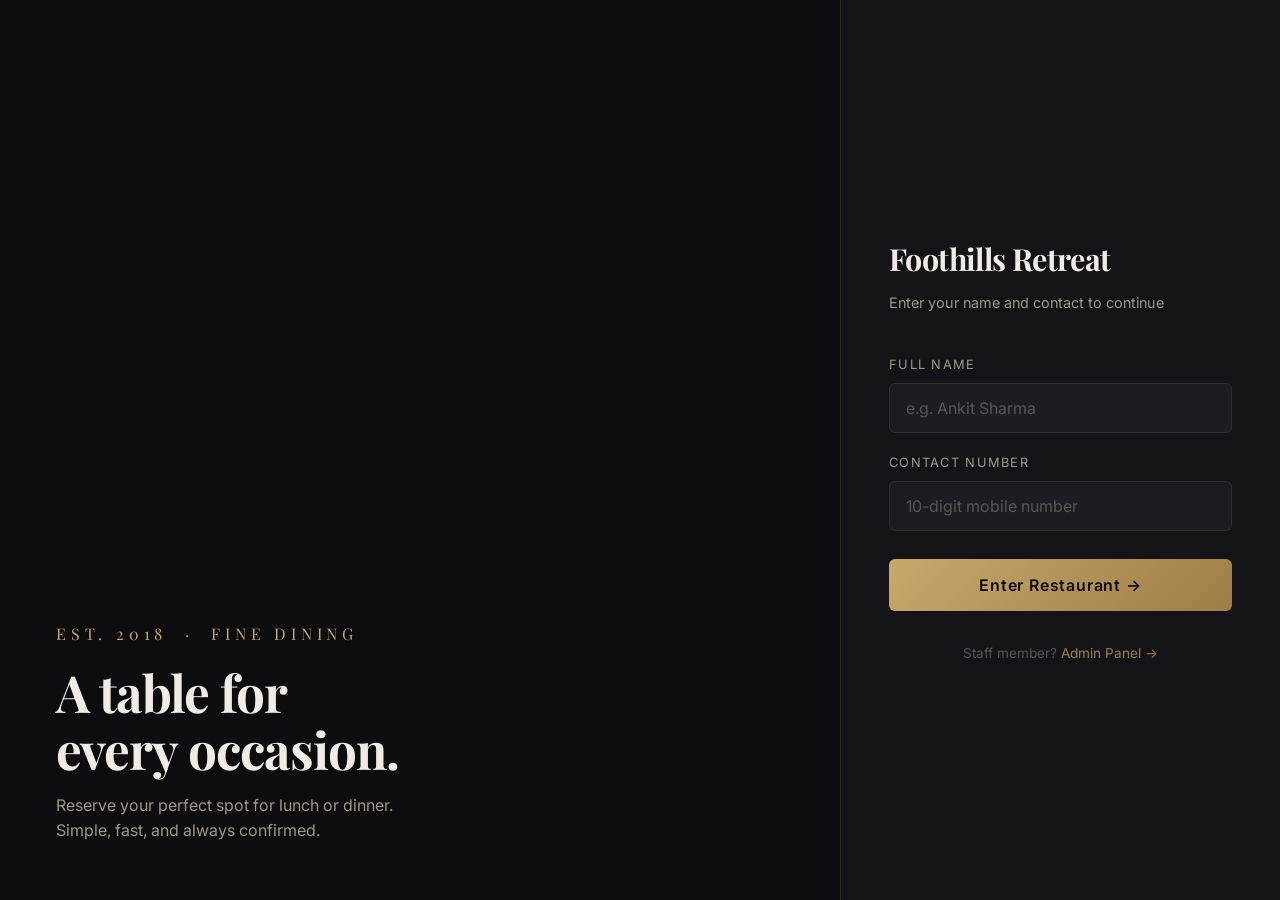
==== dashboard.html @ 52e84e02 "Initial commit" ====
<!DOCTYPE html>
<html lang="en">

<head>
    <meta charset="UTF-8" />
    <meta name="viewport" content="width=device-width, initial-scale=1.0, viewport-fit=cover" />
    <meta name="theme-color" content="#0d0d0f" />
    <meta name="mobile-web-app-capable" content="yes" />
    <meta name="apple-mobile-web-app-status-bar-style" content="black-translucent" />
    <title>Reserve Your Table — Foothills Retreat</title>
    <meta name="description" content="Select your shift and choose an available table to complete your reservation." />
    <link rel="preconnect" href="https://fonts.googleapis.com" />
    <link rel="preconnect" href="https://fonts.gstatic.com" crossorigin />
    <link rel="stylesheet" href="css/style.css" />
    <link rel="stylesheet" href="css/dashboard.css" />
    <link rel="icon"
        href="data:image/svg+xml,<svg xmlns=%22http://www.w3.org/2000/svg%22 viewBox=%220 0 100 100%22><text y=%22.9em%22 font-size=%2290%22>🍽️</text></svg>">
</head>

<body class="dashboard-page">

    <!-- Loader -->
    <div class="loader-overlay" id="loader" role="status" aria-label="Loading">
        <div class="loader-spinner"></div>
    </div>

    <!-- Toast -->
    <div class="toast" id="toast" role="alert" aria-live="polite"></div>

    <!-- ── Top Navigation ── -->
    <nav class="top-nav" aria-label="Main navigation">
        <span class="nav-brand">🍽 Foothills Retreat</span>
        <div class="nav-user">
            <span>Hello, <strong id="nav-user-name">Guest</strong></span>
            <button class="btn-download-nav" id="btn-download-nav" aria-label="Download Receipt" style="display: none;">
                📥 Receipt
            </button>
            <button class="btn-cancel-nav" id="btn-cancel-nav" aria-label="Cancel your booking">
                ✕ Cancel Booking
            </button>
            <button class="btn-logout" id="btn-logout" aria-label="Log out">Log out</button>
        </div>
    </nav>

    <main>
        <!-- ── Page header ── -->
        <header class="page-header">
            <p class="subtitle">✦ Reserve a Table ✦</p>
            <h1>Choose Your Shift</h1>
            <p>Select a shift, click tables to select them, then confirm your booking.</p>
        </header>

        <!-- ── Date Selector ── -->
        <div class="date-selector-wrap" role="group" aria-label="Select booking date">
            <div class="date-selector" id="date-selector">
                <!-- Injected by dashboard.js -->
            </div>
        </div>

        <!-- ── Shift toggle ── -->
        <div class="shift-toggle-wrap" role="radiogroup" aria-label="Shift selection">
            <div class="shift-toggle">
                <button class="shift-btn active" data-shift="Lunch" role="radio" aria-checked="true" id="btn-lunch">
                    <span class="shift-icon">☀️</span>Lunch
                    <span class="shift-count">10</span>
                </button>
                <button class="shift-btn" data-shift="Dinner" role="radio" aria-checked="false" id="btn-dinner">
                    <span class="shift-icon">🌙</span>Dinner
                    <span class="shift-count">15</span>
                </button>
            </div>
        </div>


        <!-- ── Stats bar ── -->
        <div class="stats-bar" aria-live="polite" aria-label="Table availability summary">
            <div class="stat-item">
                <span class="stat-dot green" aria-hidden="true"></span>
                Available: <strong id="count-available">—</strong>
            </div>
            <div class="stat-item">
                <span class="stat-dot red" aria-hidden="true"></span>
                Occupied: <strong id="count-occupied">—</strong>
            </div>
        </div>

        <!-- ── Tables section ── -->
        <section class="tables-section" aria-label="Table map">
            <p class="section-label" aria-hidden="true">— Table Map — click to select —</p>
            <div class="tables-grid" id="tables-grid" role="list" aria-label="Available tables">
                <!-- Injected by dashboard.js -->
            </div>
        </section>
    </main>

    <!-- ── Sticky Booking Bar ── -->
    <div id="book-bar" class="book-bar" role="region" aria-label="Booking selection bar">
        <span class="book-bar-hint">✓ Tables selected. Choose your time and party size.</span>
        <button id="btn-open-modal" class="btn-primary book-bar-btn">
            <span id="book-bar-count">Book 0 Tables →</span>
        </button>
    </div>

    <!-- ── Booking Modal ── -->
    <div id="booking-modal" class="modal-overlay" role="dialog" aria-modal="true" aria-labelledby="modal-title">
        <div class="modal-card">
            <h2 id="modal-title" class="modal-title">📅 Confirm Booking</h2>
            <p class="modal-subtitle">
                <span id="modal-table-count">1</span> table(s) · <span id="modal-shift-label">Lunch</span> · 📅 <span
                    id="modal-date-label">Today</span>
            </p>

            <div class="modal-field">
                <label for="modal-slot" class="modal-label">⏰ Select Time Slot</label>
                <select id="modal-slot" class="modal-select"></select>
            </div>

            <div class="modal-field">
                <label for="modal-people" class="modal-label">👥 Number of Guests <span class="modal-hint">(max
                        20)</span></label>
                <input type="number" id="modal-people" class="modal-input" min="1" max="20" placeholder="e.g. 4"
                    autocomplete="off" />
            </div>


            <div class="modal-field">
                <label for="modal-whatsapp" class="modal-label">
                    <svg xmlns="http://www.w3.org/2000/svg" width="13" height="13" viewBox="0 0 32 32" fill="#25d366"
                        style="vertical-align:middle;margin-right:4px" aria-hidden="true">
                        <path
                            d="M16 3C9.373 3 4 8.373 4 15c0 2.385.68 4.618 1.857 6.514L4 29l7.703-1.832A12.94 12.94 0 0 0 16 28c6.627 0 12-5.373 12-12S22.627 3 16 3zm0 22a10.94 10.94 0 0 1-5.607-1.543l-.402-.24-4.574 1.088 1.118-4.46-.262-.42A10.942 10.942 0 0 1 5 16c0-6.065 4.935-11 11-11s11 4.935 11 11-4.935 11-11 11zm6.07-8.118c-.332-.166-1.963-.968-2.268-1.08-.304-.11-.526-.166-.747.166-.222.332-.86 1.08-1.053 1.303-.194.22-.387.25-.72.083-.332-.166-1.402-.516-2.67-1.648-.987-.88-1.653-1.966-1.847-2.298-.194-.332-.02-.512.146-.677.15-.149.332-.387.498-.58.166-.194.222-.332.332-.554.11-.222.055-.416-.027-.58-.083-.166-.747-1.8-1.023-2.466-.27-.647-.544-.56-.747-.57l-.637-.012c-.222 0-.581.083-.885.416-.304.332-1.16 1.133-1.16 2.764s1.188 3.207 1.354 3.43c.166.222 2.34 3.573 5.67 5.01.793.342 1.41.546 1.892.7.795.254 1.52.218 2.092.132.638-.096 1.963-.803 2.24-1.578.276-.774.276-1.438.193-1.578-.082-.138-.304-.222-.637-.388z" />
                    </svg>
                    WhatsApp Number for Confirmation
                    <span class="modal-hint">(10 digits)</span>
                </label>
                <input type="tel" id="modal-whatsapp" class="modal-input" maxlength="10" placeholder="e.g. 9876543210"
                    inputmode="numeric" autocomplete="tel" />
            </div>

            <p id="modal-error" class="modal-error" role="alert"></p>

            <div class="modal-actions">
                <button id="modal-cancel" class="modal-btn-cancel">Cancel</button>
                <button id="modal-confirm" class="modal-btn-confirm btn-primary">Confirm Booking</button>
            </div>
        </div>
    </div>

    <!-- ── Booking Confirmation Popup ── -->
    <div id="booking-confirm-popup" class="confirm-popup-overlay" role="dialog" aria-modal="true"
        aria-labelledby="popup-title" hidden>
        <div class="confirm-popup-card">
            <!-- Header -->
            <div class="popup-header">
                <span class="popup-tick" aria-hidden="true">✅</span>
                <h2 id="popup-title" class="popup-title">Booking Confirmed!</h2>
            </div>

            <!-- Booking details injected by JS -->
            <div class="popup-details" id="popup-details"></div>

            <!-- 15-min hold notice -->
            <div class="popup-notice">
                <span class="popup-notice-icon" aria-hidden="true">⏳</span>
                <p>Your reservation will be held for <strong>15 minutes</strong> from the booked time. If you are
                    running late or need to
                    reschedule, please contact us immediately.</p>
            </div>

            <!-- Contact strip -->
            <div class="popup-contact-strip">
                <div class="popup-contact-item">
                    <span>📞</span>
                    <span>Call / WhatsApp: <strong>+91 70080 97978</strong></span>
                </div>
            </div>

            <!-- CTA buttons -->
            <div class="popup-actions">
                <button id="btn-download-receipt" class="btn-primary"
                    style="width:100%; display:flex; gap:8px; align-items:center; justify-content:center;">
                    <svg xmlns="http://www.w3.org/2000/svg" width="18" height="18" fill="none" stroke="currentColor"
                        stroke-width="2" stroke-linecap="round" stroke-linejoin="round" viewBox="0 0 24 24">
                        <path d="M21 15v4a2 2 0 0 1-2 2H5a2 2 0 0 1-2-2v-4"></path>
                        <polyline points="7 10 12 15 17 10"></polyline>
                        <line x1="12" y1="15" x2="12" y2="3"></line>
                    </svg>
                    Download Token Receipt
                </button>
            </div>
        </div>
    </div>

    <!-- ══════════════════════════════════════════════════════════
       BANQUET BOOKING POPUP (Guests > 20)
    ══════════════════════════════════════════════════════════ -->
    <div id="banquet-popup" class="confirm-popup-overlay" role="dialog" aria-modal="true" hidden>
        <div class="confirm-popup-card">
            <div class="popup-header">
                <span class="popup-tick" aria-hidden="true" style="filter:none;">🎉</span>
                <h2 class="popup-title">Banquet Booking Required</h2>
            </div>

            <div class="popup-notice" style="margin-top: 20px;">
                <p>For bookings of <strong>more than 20 guests</strong>, please contact our Banquet team directly.</p>
            </div>

            <div class="popup-contact-strip" style="margin-top: 20px;">
                <div class="popup-contact-item">
                    <span>📞</span>
                    <span>Call / WhatsApp: <strong>+91 70080 97978</strong></span>
                </div>
            </div>

            <div class="popup-actions" style="margin-top: 20px; flex-direction: column; gap: 10px;">
                <a id="btn-banquet-wa" class="btn-wa-customer" target="_blank" rel="noopener noreferrer">
                    <svg xmlns="http://www.w3.org/2000/svg" width="18" height="18" viewBox="0 0 32 32"
                        fill="currentColor" aria-hidden="true">
                        <path
                            d="M16 3C9.373 3 4 8.373 4 15c0 2.385.68 4.618 1.857 6.514L4 29l7.703-1.832A12.94 12.94 0 0 0 16 28c6.627 0 12-5.373 12-12S22.627 3 16 3zm0 22a10.94 10.94 0 0 1-5.607-1.543l-.402-.24-4.574 1.088 1.118-4.46-.262-.42A10.942 10.942 0 0 1 5 16c0-6.065 4.935-11 11-11s11 4.935 11 11-4.935 11-11 11zm6.07-8.118c-.332-.166-1.963-.968-2.268-1.08-.304-.11-.526-.166-.747.166-.222.332-.86 1.08-1.053 1.303-.194.22-.387.25-.72.083-.332-.166-1.402-.516-2.67-1.648-.987-.88-1.653-1.966-1.847-2.298-.194-.332-.02-.512.146-.677.15-.149.332-.387.498-.58.166-.194.222-.332.332-.554.11-.222.055-.416-.027-.58-.083-.166-.747-1.8-1.023-2.466-.27-.647-.544-.56-.747-.57l-.637-.012c-.222 0-.581.083-.885.416-.304.332-1.16 1.133-1.16 2.764s1.188 3.207 1.354 3.43c.166.222 2.34 3.573 5.67 5.01.793.342 1.41.546 1.892.7.795.254 1.52.218 2.092.132.638-.096 1.963-.803 2.24-1.578.276-.774.276-1.438.193-1.578-.082-.138-.304-.222-.637-.388z" />
                    </svg>
                    📩 Send to WhatsApp
                </a>
                <button type="button" class="btn-outline" onclick="closeBanquetPopup()"
                    style="width: 100%;">Close</button>
            </div>
        </div>
    </div>

    <script src="js/jspdf.umd.min.js"></script>
    <script src="js/api.js"></script>
    <script src="js/auth.js"></script>
    <script src="js/dashboard.js"></script>
</body>

</html>
---- css/style.css ----
/* ============================================================
   style.css — Global design tokens + Login page
   ============================================================ */

@import url('https://fonts.googleapis.com/css2?family=Playfair+Display:wght@400;600;700&family=Inter:wght@300;400;500;600&display=swap');

/* ── Design Tokens ─────────────────────────────────────────── */
:root {
  --bg-deep: #0d0d0f;
  --bg-surface: #141418;
  --bg-card: #1c1c22;
  --bg-card-hover: #22222a;

  --accent: #c8a86b;
  --accent-dim: #9e7d47;
  --accent-glow: rgba(200, 168, 107, 0.18);

  --green: #2ecc71;
  --green-dim: rgba(46, 204, 113, 0.15);
  --red: #e74c3c;
  --red-dim: rgba(231, 76, 60, 0.15);

  --text-primary: #f0ece4;
  --text-secondary: #a09884;
  --text-muted: #5a5650;

  --border: rgba(200, 168, 107, 0.12);
  --border-hover: rgba(200, 168, 107, 0.35);

  --radius-sm: 6px;
  --radius-md: 12px;
  --radius-lg: 20px;

  --shadow-card: 0 4px 24px rgba(0, 0, 0, 0.45);
  --shadow-glow: 0 0 30px rgba(200, 168, 107, 0.15);

  --transition: 0.25s cubic-bezier(0.4, 0, 0.2, 1);
}

/* ── Reset ─────────────────────────────────────────────────── */
*,
*::before,
*::after {
  box-sizing: border-box;
  margin: 0;
  padding: 0;
}

html {
  scroll-behavior: smooth;
}

body {
  font-family: 'Inter', sans-serif;
  background: var(--bg-deep);
  color: var(--text-primary);
  min-height: 100vh;
  line-height: 1.6;
  -webkit-font-smoothing: antialiased;
  /* Prevent horizontal scroll on mobile */
  overflow-x: hidden;
}

h1,
h2,
h3 {
  font-family: 'Playfair Display', serif;
  letter-spacing: -0.02em;
}

a {
  color: var(--accent);
  text-decoration: none;
}

a:hover {
  color: var(--text-primary);
}

/* ── Scrollbar ─────────────────────────────────────────────── */
::-webkit-scrollbar {
  width: 4px;
}

::-webkit-scrollbar-track {
  background: var(--bg-surface);
}

::-webkit-scrollbar-thumb {
  background: var(--accent-dim);
  border-radius: 99px;
}

/* ── Utility ───────────────────────────────────────────────── */
.visually-hidden {
  position: absolute;
  width: 1px;
  height: 1px;
  overflow: hidden;
  clip: rect(0, 0, 0, 0);
  white-space: nowrap;
}

/* ── Loader Overlay ────────────────────────────────────────── */
.loader-overlay {
  position: fixed;
  inset: 0;
  z-index: 999;
  background: rgba(13, 13, 15, 0.85);
  display: flex;
  align-items: center;
  justify-content: center;
  backdrop-filter: blur(4px);
  opacity: 0;
  pointer-events: none;
  transition: opacity var(--transition);
}

.loader-overlay.active {
  opacity: 1;
  pointer-events: all;
}

.loader-spinner {
  width: 44px;
  height: 44px;
  border: 3px solid var(--border);
  border-top-color: var(--accent);
  border-radius: 50%;
  animation: spin 0.8s linear infinite;
}

@keyframes spin {
  to {
    transform: rotate(360deg);
  }
}

/* ── Toast Notification ────────────────────────────────────── */
.toast {
  position: fixed;
  bottom: 80px;
  left: 50%;
  transform: translateX(-50%) translateY(20px);
  background: var(--bg-card);
  border: 1px solid var(--border);
  border-radius: var(--radius-md);
  padding: 12px 20px;
  font-size: 0.88rem;
  color: var(--text-primary);
  box-shadow: var(--shadow-card);
  opacity: 0;
  transition: opacity 0.3s ease, transform 0.3s ease;
  z-index: 1000;
  white-space: nowrap;
  max-width: calc(100vw - 32px);
  white-space: normal;
  text-align: center;
}

.toast.show {
  opacity: 1;
  transform: translateX(-50%) translateY(0);
}

.toast.success {
  border-color: var(--green);
  color: var(--green);
}

.toast.error {
  border-color: var(--red);
  color: var(--red);
}

/* ============================================================
   LOGIN PAGE
   ============================================================ */
.login-page {
  display: flex;
  min-height: 100vh;
  min-height: 100dvh;
  /* dynamic viewport height for mobile */
}

/* Left decorative panel — hidden on mobile */
.login-art {
  flex: 1;
  background:
    linear-gradient(135deg, rgba(13, 13, 15, 0.7) 0%, rgba(13, 13, 15, 0.3) 100%),
    url('../assets/hero-bg.jpg') center/cover no-repeat;
  display: flex;
  flex-direction: column;
  justify-content: flex-end;
  padding: 56px;
  position: relative;
  overflow: hidden;
}

.login-art::before {
  content: '';
  position: absolute;
  inset: 0;
  background: linear-gradient(to top, rgba(13, 13, 15, 0.95) 0%, transparent 55%);
}

.login-art-content {
  position: relative;
  z-index: 1;
}

.login-art .brand-mark {
  font-family: 'Playfair Display', serif;
  font-size: 1rem;
  letter-spacing: 0.3em;
  text-transform: uppercase;
  color: var(--accent);
  margin-bottom: 18px;
  display: block;
}

.login-art h1 {
  font-size: clamp(2.4rem, 4vw, 3.5rem);
  line-height: 1.1;
  color: var(--text-primary);
  margin-bottom: 16px;
}

.login-art p {
  font-size: 1rem;
  color: var(--text-secondary);
  max-width: 380px;
}

/* Right form panel */
.login-form-panel {
  width: 440px;
  display: flex;
  flex-direction: column;
  justify-content: center;
  padding: 56px 48px;
  background: var(--bg-surface);
  border-left: 1px solid var(--border);
}

.login-form-panel .panel-heading {
  margin-bottom: 40px;
}

.login-form-panel .panel-heading h2 {
  font-size: 1.9rem;
  margin-bottom: 8px;
}

.login-form-panel .panel-heading p {
  font-size: 0.9rem;
  color: var(--text-secondary);
}

/* Form elements */
.form-group {
  margin-bottom: 20px;
}

.form-group label {
  display: block;
  font-size: 0.8rem;
  letter-spacing: 0.1em;
  text-transform: uppercase;
  color: var(--text-secondary);
  margin-bottom: 8px;
}

.form-group input {
  width: 100%;
  padding: 14px 16px;
  background: var(--bg-card);
  border: 1px solid var(--border);
  border-radius: var(--radius-sm);
  color: var(--text-primary);
  font-family: 'Inter', sans-serif;
  font-size: 1rem;
  /* 16px prevents iOS zoom */
  outline: none;
  transition: border-color var(--transition), box-shadow var(--transition);
}

.form-group input::placeholder {
  color: var(--text-muted);
}

.form-group input:focus {
  border-color: var(--accent);
  box-shadow: 0 0 0 3px var(--accent-glow);
}

.btn-primary {
  width: 100%;
  padding: 15px;
  background: linear-gradient(135deg, var(--accent) 0%, var(--accent-dim) 100%);
  border: none;
  border-radius: var(--radius-sm);
  color: #0d0d0f;
  font-family: 'Inter', sans-serif;
  font-size: 1rem;
  font-weight: 600;
  letter-spacing: 0.05em;
  cursor: pointer;
  transition: opacity var(--transition), transform var(--transition), box-shadow var(--transition);
  margin-top: 8px;
  /* Better tap targets on mobile */
  min-height: 52px;
  touch-action: manipulation;
}

.btn-primary:hover {
  opacity: 0.9;
  transform: translateY(-1px);
  box-shadow: 0 6px 20px rgba(200, 168, 107, 0.35);
}

.btn-primary:active {
  transform: translateY(0);
}

.btn-primary:disabled {
  opacity: 0.5;
  cursor: not-allowed;
  transform: none;
  box-shadow: none;
}

.form-error {
  color: var(--red);
  font-size: 0.85rem;
  margin-top: 12px;
  text-align: center;
  line-height: 1.5;
}

.admin-link {
  margin-top: 32px;
  text-align: center;
  font-size: 0.85rem;
  color: var(--text-muted);
}

.admin-link a {
  color: var(--accent-dim);
}

.admin-link a:hover {
  color: var(--accent);
}

/* ── Responsive ─────────────────────────────────────────────── */
@media (max-width: 860px) {
  .login-art {
    display: none;
  }

  .login-form-panel {
    width: 100%;
    padding: 48px 24px;
    justify-content: flex-start;
    padding-top: 60px;
  }
}

@media (max-width: 480px) {
  .login-form-panel {
    padding: 40px 20px;
  }

  .login-form-panel .panel-heading h2 {
    font-size: 1.6rem;
  }
}
---- css/dashboard.css ----
/* ============================================================
   dashboard.css — Reservation Dashboard (mobile-first)
   ============================================================ */

/* ── Layout ────────────────────────────────────────────────── */
.dashboard-page {
    min-height: 100vh;
    min-height: 100dvh;
    display: flex;
    flex-direction: column;
}

/* ── Top Nav ───────────────────────────────────────────────── */
.top-nav {
    position: sticky;
    top: 0;
    z-index: 50;
    display: flex;
    align-items: center;
    justify-content: space-between;
    padding: 0 16px;
    height: 60px;
    background: rgba(13, 13, 15, 0.92);
    border-bottom: 1px solid var(--border);
    backdrop-filter: blur(12px);
    gap: 10px;
}

.nav-brand {
    font-family: 'Playfair Display', serif;
    font-size: 1rem;
    color: var(--accent);
    letter-spacing: 0.04em;
    white-space: nowrap;
    flex-shrink: 0;
}

.nav-user {
    display: flex;
    align-items: center;
    gap: 8px;
    font-size: 0.82rem;
    color: var(--text-secondary);
    min-width: 0;
}

.nav-user>span {
    white-space: nowrap;
    overflow: hidden;
    text-overflow: ellipsis;
    max-width: 90px;
}

.nav-user strong {
    color: var(--text-primary);
}

.btn-logout,
.btn-cancel-nav {
    flex-shrink: 0;
    border-radius: var(--radius-sm);
    padding: 7px 12px;
    font-size: 0.78rem;
    cursor: pointer;
    font-family: 'Inter', sans-serif;
    touch-action: manipulation;
    white-space: nowrap;
}

.btn-logout {
    background: transparent;
    border: 1px solid var(--border);
    color: var(--text-secondary);
    transition: border-color var(--transition), color var(--transition);
}

.btn-logout:hover {
    border-color: var(--red);
    color: var(--red);
}

/* Nav cancel button */
.btn-cancel-nav {
    background: transparent;
    border: 1px solid rgba(231, 76, 60, 0.5);
    color: var(--red);
    font-weight: 500;
    transition: background var(--transition), border-color var(--transition);
    animation: fadeSlideIn 0.3s ease;
}

.btn-cancel-nav:hover {
    background: var(--red-dim);
    border-color: var(--red);
}

/* ── Page Header ───────────────────────────────────────────── */
.page-header {
    padding: 32px 20px 24px;
    text-align: center;
}

.page-header .subtitle {
    font-size: 0.78rem;
    letter-spacing: 0.2em;
    text-transform: uppercase;
    color: var(--accent);
    margin-bottom: 10px;
}

.page-header h1 {
    font-size: clamp(1.5rem, 5vw, 2.4rem);
}

.page-header p {
    color: var(--text-secondary);
    margin-top: 8px;
    font-size: 0.88rem;
}

/* ── Date Selector ───────────────────────────────────────────── */
.date-selector-wrap {
    display: flex;
    justify-content: center;
    margin-bottom: 20px;
    padding: 0 16px;
}

.date-selector {
    display: flex;
    gap: 8px;
    overflow-x: auto;
    padding-bottom: 4px;
    /* for scrollbar */
    max-width: 100%;
    scrollbar-width: none;
    /* Firefox */
}

.date-selector::-webkit-scrollbar {
    display: none;
    /* Chrome/Safari */
}

.date-pill {
    flex-shrink: 0;
    padding: 8px 16px;
    border-radius: 99px;
    background: var(--bg-card);
    border: 1px solid var(--border);
    color: var(--text-secondary);
    font-size: 0.85rem;
    font-weight: 500;
    cursor: pointer;
    transition: all 0.2s ease;
    white-space: nowrap;
}

.date-pill:hover {
    color: var(--text-primary);
    border-color: rgba(255, 255, 255, 0.2);
}

.date-pill.active {
    background: rgba(255, 255, 255, 0.1);
    color: var(--text-primary);
    border-color: rgba(255, 255, 255, 0.3);
}

/* ── Shift Toggle ──────────────────────────────────────────── */
.shift-toggle-wrap {
    display: flex;
    justify-content: center;
    margin-bottom: 28px;
    padding: 0 16px;
}

.shift-toggle {
    display: flex;
    background: var(--bg-card);
    border: 1px solid var(--border);
    border-radius: var(--radius-lg);
    padding: 4px;
    gap: 4px;
    width: 100%;
    max-width: 360px;
}

.shift-btn {
    flex: 1;
    padding: 11px 16px;
    border: none;
    border-radius: calc(var(--radius-lg) - 3px);
    background: transparent;
    color: var(--text-secondary);
    font-family: 'Inter', sans-serif;
    font-size: 0.88rem;
    font-weight: 500;
    cursor: pointer;
    transition: background var(--transition), color var(--transition), box-shadow var(--transition);
    touch-action: manipulation;
}

.shift-btn:hover {
    color: var(--text-primary);
}

.shift-btn.active {
    background: linear-gradient(135deg, var(--accent) 0%, var(--accent-dim) 100%);
    color: #0d0d0f;
    font-weight: 600;
    box-shadow: 0 4px 16px rgba(200, 168, 107, 0.35);
}

/* Locked shift */
.shift-btn.shift-locked {
    opacity: 0.4;
    cursor: not-allowed;
}

.shift-btn .shift-icon {
    margin-right: 6px;
}

.shift-count {
    display: inline-block;
    margin-left: 6px;
    padding: 1px 7px;
    background: rgba(255, 255, 255, 0.12);
    border-radius: 99px;
    font-size: 0.72rem;
    font-weight: 600;
}

.shift-btn.active .shift-count {
    background: rgba(13, 13, 15, 0.25);
}

/* ── Stats Bar ─────────────────────────────────────────────── */
.stats-bar {
    display: flex;
    justify-content: center;
    gap: 20px;
    margin-bottom: 20px;
    padding: 0 16px;
    flex-wrap: wrap;
}

.stat-item {
    display: flex;
    align-items: center;
    gap: 6px;
    font-size: 0.84rem;
    color: var(--text-secondary);
}

.stat-dot {
    width: 8px;
    height: 8px;
    border-radius: 50%;
    flex-shrink: 0;
}

.stat-dot.green {
    background: var(--green);
    box-shadow: 0 0 6px var(--green);
}

.stat-dot.red {
    background: var(--red);
    box-shadow: 0 0 6px var(--red);
}

.stat-item strong {
    color: var(--text-primary);
}

/* ── Section Label ─────────────────────────────────────────── */
.section-label {
    text-align: center;
    margin-bottom: 16px;
    font-size: 0.72rem;
    letter-spacing: 0.2em;
    text-transform: uppercase;
    color: var(--text-muted);
}

/* ── Tables Grid ───────────────────────────────────────────── */
.tables-section {
    padding: 0 16px 120px;
}

.tables-grid {
    display: grid;
    grid-template-columns: repeat(auto-fill, minmax(90px, 1fr));
    gap: 10px;
    max-width: 680px;
    margin: 0 auto;
}

/* ── Table Card ────────────────────────────────────────────── */
.table-card {
    aspect-ratio: 1;
    display: flex;
    flex-direction: column;
    align-items: center;
    justify-content: center;
    gap: 5px;
    border-radius: var(--radius-md);
    border: 1px solid;
    cursor: pointer;
    transition:
        transform var(--transition),
        box-shadow var(--transition),
        background var(--transition),
        border-color var(--transition);
    position: relative;
    overflow: hidden;
    touch-action: manipulation;
    /* Tap highlight removal on mobile */
    -webkit-tap-highlight-color: transparent;
}

.table-card::before {
    content: '';
    position: absolute;
    inset: 0;
    opacity: 0;
    transition: opacity var(--transition);
}

/* Available */
.table-card.available {
    background: var(--green-dim);
    border-color: rgba(46, 204, 113, 0.25);
    color: var(--green);
}

.table-card.available::before {
    background: radial-gradient(circle, rgba(46, 204, 113, 0.08), transparent 70%);
}

.table-card.available:active {
    transform: scale(0.96);
}

/* Selected */
.table-card.selected {
    background: rgba(200, 168, 107, 0.12);
    border-color: var(--accent);
    color: var(--accent);
    box-shadow: 0 0 0 2px var(--accent), 0 6px 20px rgba(200, 168, 107, 0.25);
    transform: scale(1.04);
}

.table-card.selected::before {
    background: radial-gradient(circle, rgba(200, 168, 107, 0.1), transparent 70%);
    opacity: 1;
}

/* Occupied */
.table-card.occupied {
    background: var(--red-dim);
    border-color: rgba(231, 76, 60, 0.2);
    color: var(--red);
    cursor: not-allowed;
    opacity: 0.65;
}

/* Skeleton */
.table-card.skeleton {
    background: var(--bg-card);
    border-color: var(--border);
    animation: pulse 1.5s ease-in-out infinite;
}

@keyframes pulse {

    0%,
    100% {
        opacity: 1;
    }

    50% {
        opacity: 0.45;
    }
}

.card-icon {
    font-size: 1.3rem;
    line-height: 1;
}

.card-number {
    font-family: 'Playfair Display', serif;
    font-size: 1.2rem;
    font-weight: 700;
}

.card-label {
    font-size: 0.62rem;
    letter-spacing: 0.1em;
    text-transform: uppercase;
    opacity: 0.8;
}

.card-guest {
    font-size: 0.58rem;
    max-width: 88%;
    text-align: center;
    white-space: nowrap;
    overflow: hidden;
    text-overflow: ellipsis;
    opacity: 0.85;
    margin-top: 2px;
}

.btn-download-nav {
    padding: 6px 14px;
    background: transparent;
    border: 1px solid rgba(255, 255, 255, 0.3);
    border-radius: var(--radius-sm);
    color: var(--text-primary);
    font-family: 'Inter', sans-serif;
    font-size: 0.78rem;
    cursor: pointer;
    transition: all 0.2s ease;
}

.btn-download-nav:hover {
    background: rgba(255, 255, 255, 0.1);
    border-color: rgba(255, 255, 255, 0.5);
}

/* ── "Your Booking" Banner ─────────────────────────────────── */
.my-booking-banner {
    margin: 0 auto 20px;
    max-width: 680px;
    padding: 16px 16px;
    background: linear-gradient(135deg, rgba(200, 168, 107, 0.1), rgba(200, 168, 107, 0.04));
    border: 1px solid var(--accent);
    border-radius: var(--radius-md);
    display: flex;
    flex-direction: column;
    gap: 10px;
    animation: fadeSlideIn 0.4s ease;
}

.banner-heading {
    display: flex;
    align-items: center;
    gap: 8px;
}

.banner-heading .banner-icon {
    font-size: 1.2rem;
}

.banner-heading p {
    font-size: 0.78rem;
    color: var(--text-secondary);
    letter-spacing: 0.05em;
    text-transform: uppercase;
}

.banner-booking-row {
    display: flex;
    align-items: center;
    justify-content: space-between;
    gap: 10px;
    padding: 10px 12px;
    background: rgba(200, 168, 107, 0.07);
    border: 1px solid rgba(200, 168, 107, 0.2);
    border-radius: var(--radius-sm);
    flex-wrap: wrap;
}

.banner-booking-row span {
    font-size: 0.84rem;
    color: var(--text-secondary);
}

.banner-booking-row span strong {
    color: var(--accent);
}

.btn-cancel-booking {
    padding: 7px 14px;
    background: transparent;
    border: 1px solid rgba(231, 76, 60, 0.4);
    border-radius: var(--radius-sm);
    color: var(--red);
    font-family: 'Inter', sans-serif;
    font-size: 0.78rem;
    font-weight: 500;
    cursor: pointer;
    white-space: nowrap;
    min-height: 36px;
    touch-action: manipulation;
    transition: background var(--transition), border-color var(--transition);
}

.btn-cancel-booking:hover {
    background: var(--red-dim);
    border-color: var(--red);
}

@keyframes fadeSlideIn {
    from {
        opacity: 0;
        transform: translateY(-8px);
    }

    to {
        opacity: 1;
        transform: translateY(0);
    }
}

/* ── Sticky Book Bar ───────────────────────────────────────── */
.book-bar {
    position: fixed;
    bottom: 0;
    left: 0;
    right: 0;
    z-index: 100;
    display: flex;
    align-items: center;
    justify-content: space-between;
    gap: 12px;
    padding: 14px 16px;
    background: rgba(13, 13, 15, 0.97);
    border-top: 1px solid var(--accent);
    backdrop-filter: blur(16px);
    box-shadow: 0 -4px 28px rgba(200, 168, 107, 0.18);
    transform: translateY(110%);
    transition: transform 0.35s cubic-bezier(0.4, 0, 0.2, 1);
    /* Safe area for iPhone home indicator */
    padding-bottom: calc(14px + env(safe-area-inset-bottom));
}

.book-bar.visible {
    transform: translateY(0);
}

.book-bar-hint {
    font-size: 0.8rem;
    color: var(--text-secondary);
    flex: 1;
    min-width: 0;
    overflow: hidden;
    white-space: nowrap;
    text-overflow: ellipsis;
}

.book-bar-btn {
    white-space: nowrap;
    padding: 12px 22px;
    font-size: 0.9rem;
    min-height: 48px;
}

/* ── Booking Modal ─────────────────────────────────────────── */
.modal-overlay {
    position: fixed;
    inset: 0;
    z-index: 200;
    background: rgba(0, 0, 0, 0.75);
    backdrop-filter: blur(4px);
    display: flex;
    align-items: flex-end;
    /* slide up from bottom on mobile */
    justify-content: center;
    opacity: 0;
    pointer-events: none;
    transition: opacity 0.25s ease;
}

.modal-overlay.open {
    opacity: 1;
    pointer-events: all;
}

.modal-card {
    background: var(--bg-surface);
    border: 1px solid var(--border);
    border-radius: var(--radius-lg) var(--radius-lg) 0 0;
    padding: 28px 24px;
    padding-bottom: calc(28px + env(safe-area-inset-bottom));
    width: 100%;
    max-width: 500px;
    box-shadow: 0 -16px 48px rgba(0, 0, 0, 0.5);
    transform: translateY(100%);
    transition: transform 0.35s cubic-bezier(0.34, 1.56, 0.64, 1);
}

.modal-overlay.open .modal-card {
    transform: translateY(0);
}

/* Handle bar at top of modal sheet */
.modal-card::before {
    content: '';
    display: block;
    width: 40px;
    height: 4px;
    background: var(--border);
    border-radius: 99px;
    margin: 0 auto 20px;
}

.modal-title {
    font-size: 1.3rem;
    margin-bottom: 4px;
}

.modal-subtitle {
    font-size: 0.84rem;
    color: var(--text-secondary);
    margin-bottom: 22px;
}

.modal-subtitle span {
    color: var(--accent);
    font-weight: 600;
}

.modal-field {
    margin-bottom: 18px;
}

.modal-label {
    display: block;
    font-size: 0.78rem;
    color: var(--text-secondary);
    margin-bottom: 7px;
    letter-spacing: 0.05em;
}

.modal-hint {
    font-size: 0.72rem;
    color: var(--text-muted);
}

.modal-select,
.modal-input {
    width: 100%;
    padding: 13px 14px;
    background: var(--bg-card);
    border: 1px solid var(--border);
    border-radius: var(--radius-sm);
    color: var(--text-primary);
    font-family: 'Inter', sans-serif;
    font-size: 1rem;
    /* 16px prevents iOS zoom */
    transition: border-color var(--transition);
    box-sizing: border-box;
    appearance: none;
    -webkit-appearance: none;
    min-height: 50px;
}

.modal-select {
    background-image: url("data:image/svg+xml,%3Csvg xmlns='http://www.w3.org/2000/svg' width='12' height='8' viewBox='0 0 12 8'%3E%3Cpath fill='%23888' d='M1 1l5 5 5-5'/%3E%3C/svg%3E");
    background-repeat: no-repeat;
    background-position: right 14px center;
    padding-right: 36px;
    cursor: pointer;
}

.modal-select:focus,
.modal-input:focus {
    outline: none;
    border-color: var(--accent);
    box-shadow: 0 0 0 3px rgba(200, 168, 107, 0.15);
}

.modal-error {
    font-size: 0.82rem;
    color: var(--red);
    min-height: 18px;
    margin-bottom: 4px;
}

.modal-actions {
    display: flex;
    gap: 10px;
    margin-top: 20px;
}

.modal-btn-cancel {
    flex: 1;
    padding: 13px;
    background: transparent;
    border: 1px solid var(--border);
    border-radius: var(--radius-sm);
    color: var(--text-secondary);
    font-family: 'Inter', sans-serif;
    font-size: 0.9rem;
    cursor: pointer;
    min-height: 50px;
    touch-action: manipulation;
    transition: border-color var(--transition), color var(--transition);
}

.modal-btn-cancel:hover {
    border-color: var(--red);
    color: var(--red);
}

.modal-btn-confirm {
    flex: 2;
    padding: 13px;
    font-size: 0.9rem;
    min-height: 50px;
}

/* ── Error state ───────────────────────────────────────────── */
.state-message {
    text-align: center;
    padding: 48px 16px;
    color: var(--text-secondary);
}

.state-message .icon {
    font-size: 2.5rem;
    margin-bottom: 14px;
}

.state-message p {
    font-size: 0.9rem;
    max-width: 280px;
    margin: 0 auto 20px;
}

.state-message .btn-retry {
    display: inline-block;
    padding: 10px 24px;
    background: transparent;
    border: 1px solid var(--border);
    border-radius: var(--radius-sm);
    color: var(--text-primary);
    font-family: 'Inter', sans-serif;
    font-size: 0.9rem;
    cursor: pointer;
    min-height: 44px;
    transition: border-color var(--transition), color var(--transition);
}

.state-message .btn-retry:hover {
    border-color: var(--accent);
    color: var(--accent);
}

/* ── Tablet & Desktop tweaks ───────────────────────────────── */
@media (min-width: 600px) {
    .top-nav {
        padding: 0 32px;
        height: 66px;
    }

    .nav-brand {
        font-size: 1.15rem;
    }

    .nav-user>span {
        max-width: none;
    }

    .btn-logout,
    .btn-cancel-nav,
    .btn-download-nav {
        padding: 8px 16px;
        font-size: 0.82rem;
    }

    .page-header {
        padding: 48px 40px 28px;
    }

    .page-header h1 {
        font-size: 2.2rem;
    }

    .shift-toggle-wrap {
        margin-bottom: 40px;
        padding: 0 40px;
    }

    .shift-toggle {
        width: auto;
    }

    .shift-btn {
        padding: 12px 32px;
        font-size: 0.92rem;
    }

    .stats-bar {
        margin-bottom: 32px;
        padding: 0 40px;
        gap: 28px;
    }

    .tables-section {
        padding: 0 40px 100px;
    }

    .tables-grid {
        grid-template-columns: repeat(auto-fill, minmax(130px, 1fr));
        gap: 14px;
        max-width: 960px;
    }

    .card-icon {
        font-size: 1.5rem;
    }

    .card-number {
        font-size: 1.35rem;
    }

    .card-label {
        font-size: 0.7rem;
    }

    .card-guest {
        font-size: 0.63rem;
    }

    .my-booking-banner {
        max-width: 960px;
        padding: 18px 24px;
    }

    .book-bar {
        padding: 16px 40px;
    }

    .book-bar-hint {
        font-size: 0.88rem;
    }

    /* Modal as centred card on larger screens */
    .modal-overlay {
        align-items: center;
    }

    .modal-card {
        border-radius: var(--radius-lg);
        padding: 36px 32px;
        max-width: 420px;
        transform: translateY(20px) scale(0.97);
    }

    .modal-card::before {
        display: none;
    }

    .modal-overlay.open .modal-card {
        transform: translateY(0) scale(1);
    }
}

/* ── Booking Confirmation Popup ────────────────────────────── */
.confirm-popup-overlay {
    position: fixed;
    inset: 0;
    z-index: 300;
    background: rgba(0, 0, 0, 0.78);
    backdrop-filter: blur(6px);
    display: flex;
    align-items: center;
    justify-content: center;
    padding: 16px;
    opacity: 0;
    transition: opacity 0.3s ease;
}

.confirm-popup-overlay:not([hidden]) {
    opacity: 1;
}

.confirm-popup-overlay[hidden] {
    display: none;
}

.confirm-popup-card {
    background: var(--bg-surface);
    border: 1px solid rgba(200, 168, 107, 0.3);
    border-radius: var(--radius-lg);
    padding: 32px 28px 28px;
    width: 100%;
    max-width: 420px;
    box-shadow:
        0 0 0 1px rgba(200, 168, 107, 0.08),
        0 24px 64px rgba(0, 0, 0, 0.6);
    display: flex;
    flex-direction: column;
    gap: 20px;
    animation: popupIn 0.4s cubic-bezier(0.34, 1.56, 0.64, 1) both;
}

@keyframes popupIn {
    from {
        opacity: 0;
        transform: scale(0.88) translateY(16px);
    }

    to {
        opacity: 1;
        transform: scale(1) translateY(0);
    }
}

/* Header */
.popup-header {
    display: flex;
    align-items: center;
    gap: 12px;
}

.popup-tick {
    font-size: 2rem;
    line-height: 1;
    filter: drop-shadow(0 0 8px rgba(46, 204, 113, 0.5));
}

.popup-title {
    font-family: 'Playfair Display', serif;
    font-size: 1.45rem;
    color: var(--text-primary);
    margin: 0;
}

/* Booking detail chips */
.popup-details {
    display: flex;
    flex-wrap: wrap;
    gap: 8px;
}

.popup-chip {
    display: inline-flex;
    align-items: center;
    gap: 5px;
    padding: 6px 12px;
    background: rgba(200, 168, 107, 0.1);
    border: 1px solid rgba(200, 168, 107, 0.25);
    border-radius: 99px;
    font-size: 0.8rem;
    color: var(--accent);
    white-space: nowrap;
}

/* 15-min notice */
.popup-notice {
    display: flex;
    align-items: flex-start;
    gap: 10px;
    padding: 14px 16px;
    background: rgba(241, 196, 15, 0.07);
    border: 1px solid rgba(241, 196, 15, 0.25);
    border-radius: var(--radius-md);
}

.popup-notice-icon {
    font-size: 1.2rem;
    flex-shrink: 0;
    margin-top: 1px;
}

.popup-notice p {
    margin: 0;
    font-size: 0.84rem;
    line-height: 1.55;
    color: var(--text-secondary);
}

.popup-notice p strong {
    color: #f1c40f;
}

/* Contact strip */
.popup-contact-strip {
    display: flex;
    flex-direction: column;
    gap: 8px;
    padding: 12px 14px;
    background: var(--bg-card);
    border: 1px solid var(--border);
    border-radius: var(--radius-sm);
}

.popup-contact-item {
    display: flex;
    align-items: center;
    gap: 8px;
    font-size: 0.84rem;
    color: var(--text-secondary);
}

.popup-contact-item strong {
    color: var(--text-primary);
}

/* Action buttons */
.popup-actions {
    display: flex;
    flex-direction: column;
    gap: 10px;
    margin-top: 4px;
}

/* WhatsApp hint text */
.popup-wa-hint {
    width: 100%;
    margin: 0 0 2px;
    font-size: 0.82rem;
    color: var(--text-secondary);
    text-align: center;
    line-height: 1.5;
}

.popup-wa-hint strong {
    color: #25d366;
}

.btn-wa-restaurant {
    display: flex;
    align-items: center;
    justify-content: center;
    gap: 8px;
    padding: 13px 20px;
    background: #25d366;
    color: #fff;
    border-radius: var(--radius-sm);
    font-family: 'Inter', sans-serif;
    font-size: 0.92rem;
    font-weight: 600;
    text-decoration: none;
    transition: background 0.2s ease, transform 0.15s ease, box-shadow 0.2s ease;
    box-shadow: 0 4px 16px rgba(37, 211, 102, 0.3);
    min-height: 50px;
}

.btn-wa-restaurant:hover {
    background: #1ebe5d;
    transform: translateY(-1px);
    box-shadow: 0 6px 22px rgba(37, 211, 102, 0.4);
}

.btn-wa-restaurant:active {
    transform: translateY(0);
}

/* "Send to My WhatsApp" — customer's own number */
.btn-wa-customer {
    display: flex;
    align-items: center;
    justify-content: center;
    gap: 8px;
    padding: 13px 20px;
    background: #128c7e;
    color: #fff;
    border-radius: var(--radius-sm);
    font-family: 'Inter', sans-serif;
    font-size: 0.92rem;
    font-weight: 600;
    text-decoration: none;
    transition: background 0.2s ease, transform 0.15s ease, box-shadow 0.2s ease;
    box-shadow: 0 4px 16px rgba(18, 140, 126, 0.3);
    min-height: 50px;
}

.btn-wa-customer:hover {
    background: #0f7066;
    transform: translateY(-1px);
    box-shadow: 0 6px 22px rgba(18, 140, 126, 0.4);
}

.btn-wa-customer:active {
    transform: translateY(0);
}

.popup-close-btn {
    width: 100%;
    padding: 13px;
    background: transparent;
    border: 1px solid var(--border);
    border-radius: var(--radius-sm);
    color: var(--text-secondary);
    font-family: 'Inter', sans-serif;
    font-size: 0.9rem;
    cursor: pointer;
    min-height: 50px;
    touch-action: manipulation;
    transition: border-color var(--transition), color var(--transition);
}

.popup-close-btn:hover {
    border-color: var(--accent);
    color: var(--accent);
}

@media (min-width: 600px) {
    .confirm-popup-card {
        padding: 36px 32px 32px;
    }

    .popup-actions {
        flex-direction: row;
    }

    .btn-wa-restaurant,
    .popup-close-btn {
        flex: 1;
    }
}

/* ── Lunch Closed Banner ─────────────────────────────────────── */
.lunch-closed-banner {
    grid-column: 1 / -1;
    display: flex;
    flex-direction: column;
    align-items: center;
    justify-content: center;
    text-align: center;
    padding: 48px 24px;
    background: rgba(231, 76, 60, 0.06);
    border: 1px dashed rgba(231, 76, 60, 0.35);
    border-radius: var(--radius-lg);
    gap: 12px;
    animation: fadeIn 0.3s ease;
}

.lunch-closed-icon {
    font-size: 3rem;
}

.lunch-closed-banner h3 {
    font-family: 'Playfair Display', serif;
    font-size: 1.4rem;
    color: var(--red);
    margin: 0;
}

.lunch-closed-banner p {
    font-size: 0.92rem;
    color: var(--text-secondary);
    line-height: 1.6;
    max-width: 380px;
    margin: 0;
}
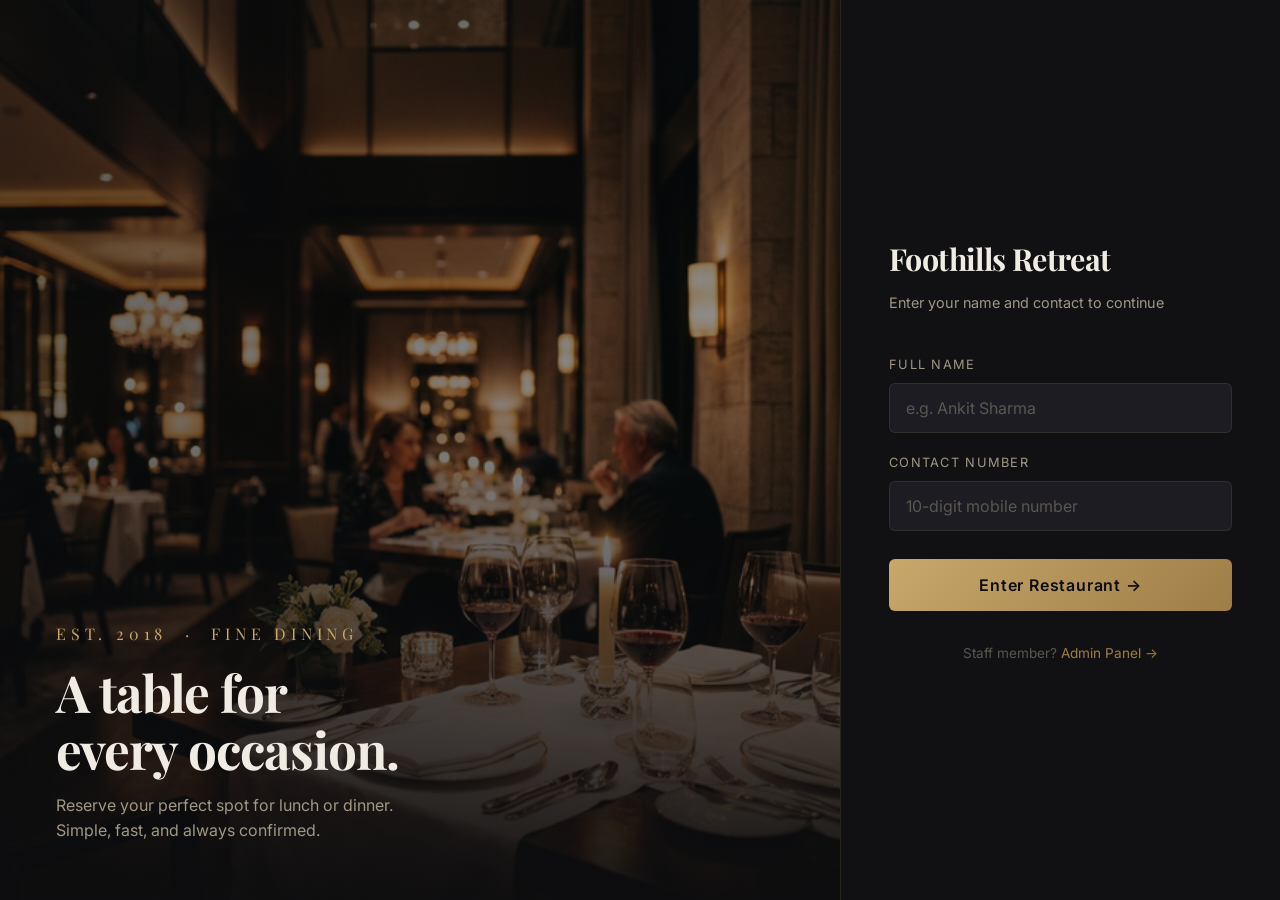
==== commit 75f980f5: "Final Polish: Disable Today toggle, Mobile Responsiveness, Premium UI, and Notification fixes" ====
--- a/dashboard.html
+++ b/dashboard.html
@@ -43,11 +43,10 @@
     </nav>
 
     <main>
-        <!-- ── Page header ── -->
         <header class="page-header">
-            <p class="subtitle">✦ Reserve a Table ✦</p>
-            <h1>Choose Your Shift</h1>
-            <p>Select a shift, click tables to select them, then confirm your booking.</p>
+            <p class="subtitle">✦ Reserve a Token ✦</p>
+            <h1>Book Your Table</h1>
+            <p>Select your shift, enter your party size, and we'll assign your token automatically.</p>
         </header>
 
         <!-- ── Date Selector ── -->
@@ -62,47 +61,68 @@
             <div class="shift-toggle">
                 <button class="shift-btn active" data-shift="Lunch" role="radio" aria-checked="true" id="btn-lunch">
                     <span class="shift-icon">☀️</span>Lunch
-                    <span class="shift-count">10</span>
+                    <span class="shift-count">40</span>
                 </button>
                 <button class="shift-btn" data-shift="Dinner" role="radio" aria-checked="false" id="btn-dinner">
                     <span class="shift-icon">🌙</span>Dinner
-                    <span class="shift-count">15</span>
+                    <span class="shift-count">40</span>
                 </button>
             </div>
         </div>
 
 
-        <!-- ── Stats bar ── -->
-        <div class="stats-bar" aria-live="polite" aria-label="Table availability summary">
-            <div class="stat-item">
-                <span class="stat-dot green" aria-hidden="true"></span>
-                Available: <strong id="count-available">—</strong>
-            </div>
-            <div class="stat-item">
-                <span class="stat-dot red" aria-hidden="true"></span>
-                Occupied: <strong id="count-occupied">—</strong>
-            </div>
-        </div>
-
-        <!-- ── Tables section ── -->
-        <section class="tables-section" aria-label="Table map">
-            <p class="section-label" aria-hidden="true">— Table Map — click to select —</p>
-            <div class="tables-grid" id="tables-grid" role="list" aria-label="Available tables">
-                <!-- Injected by dashboard.js -->
+
+        <!-- ── Single Token Booking Card ── -->
+        <section class="token-section" aria-label="Book a token">
+            <div class="token-card" id="token-card">
+                <div class="token-card-header">
+                    <span class="token-icon">🎫</span>
+                    <div>
+                        <h2 class="token-card-title">Book a Token</h2>
+                        <p class="token-card-sub">Fill in the details below to reserve your spot</p>
+                    </div>
+                </div>
+
+                <div class="token-fields">
+                    <div class="token-grid-row">
+                        <div class="token-field">
+                            <label for="tk-slot" class="token-label">⏰ Time Slot</label>
+                            <select id="tk-slot" class="token-select"></select>
+                        </div>
+
+                        <div class="token-field">
+                            <label for="tk-people" class="token-label">👥 Guests <span class="token-hint">(max 20)</span></label>
+                            <input type="number" id="tk-people" class="token-input" min="1" max="20" placeholder="e.g. 4" autocomplete="off" inputmode="numeric" />
+                        </div>
+                    </div>
+
+                    <div class="token-field">
+                        <label for="tk-whatsapp" class="token-label">
+                            <svg xmlns="http://www.w3.org/2000/svg" width="13" height="13" viewBox="0 0 32 32" fill="#25d366" style="vertical-align:middle;margin-right:4px" aria-hidden="true"><path d="M16 3C9.373 3 4 8.373 4 15c0 2.385.68 4.618 1.857 6.514L4 29l7.703-1.832A12.94 12.94 0 0 0 16 28c6.627 0 12-5.373 12-12S22.627 3 16 3zm0 22a10.94 10.94 0 0 1-5.607-1.543l-.402-.24-4.574 1.088 1.118-4.46-.262-.42A10.942 10.942 0 0 1 5 16c0-6.065 4.935-11 11-11s11 4.935 11 11-4.935 11-11 11zm6.07-8.118c-.332-.166-1.963-.968-2.268-1.08-.304-.11-.526-.166-.747.166-.222.332-.86 1.08-1.053 1.303-.194.22-.387.25-.72.083-.332-.166-1.402-.516-2.67-1.648-.987-.88-1.653-1.966-1.847-2.298-.194-.332-.02-.512.146-.677.15-.149.332-.387.498-.58.166-.194.222-.332.332-.554.11-.222.055-.416-.027-.58-.083-.166-.747-1.8-1.023-2.466-.27-.647-.544-.56-.747-.57l-.637-.012c-.222 0-.581.083-.885.416-.304.332-1.16 1.133-1.16 2.764s1.188 3.207 1.354 3.43c.166.222 2.34 3.573 5.67 5.01.793.342 1.41.546 1.892.7.795.254 1.52.218 2.092.132.638-.096 1.963-.803 2.24-1.578.276-.774.276-1.438.193-1.578-.082-.138-.304-.222-.637-.388z"/></svg>
+                            WhatsApp Number <span class="token-hint">(10 digits)</span>
+                        </label>
+                        <input type="tel" id="tk-whatsapp" class="token-input" maxlength="10" placeholder="e.g. 9876543210" inputmode="numeric" autocomplete="tel" />
+                    </div>
+                </div>
+
+                <p id="tk-error" class="token-error" role="alert"></p>
+
+                <!-- Availability badge -->
+                <div class="token-avail" id="token-avail">
+                    <span class="stat-dot green" id="token-avail-dot"></span>
+                    <span id="seats-left-badge" class="seats-badge">40 seats left</span>
+                </div>
+                <p id="booking-status-text" class="booking-status-msg" hidden></p>
+
+
+
+                <button id="btn-book-token" class="btn-primary token-confirm-btn">🎫 Confirm Token Booking</button>
             </div>
         </section>
     </main>
 
-    <!-- ── Sticky Booking Bar ── -->
-    <div id="book-bar" class="book-bar" role="region" aria-label="Booking selection bar">
-        <span class="book-bar-hint">✓ Tables selected. Choose your time and party size.</span>
-        <button id="btn-open-modal" class="btn-primary book-bar-btn">
-            <span id="book-bar-count">Book 0 Tables →</span>
-        </button>
-    </div>
-
-    <!-- ── Booking Modal ── -->
-    <div id="booking-modal" class="modal-overlay" role="dialog" aria-modal="true" aria-labelledby="modal-title">
+    <!-- ── Booking Modal (kept for PDF/confirmation popup reuse) ── -->
+    <div id="booking-modal" class="modal-overlay" role="dialog" aria-modal="true" aria-labelledby="modal-title" style="display:none">
         <div class="modal-card">
             <h2 id="modal-title" class="modal-title">📅 Confirm Booking</h2>
             <p class="modal-subtitle">
@@ -192,7 +212,7 @@
     </div>
 
     <!-- ══════════════════════════════════════════════════════════
-       BANQUET BOOKING POPUP (Guests > 20)
+       BANQUET BOOKING POPUP (Guests >= 20)
     ══════════════════════════════════════════════════════════ -->
     <div id="banquet-popup" class="confirm-popup-overlay" role="dialog" aria-modal="true" hidden>
         <div class="confirm-popup-card">
@@ -202,7 +222,7 @@
             </div>
 
             <div class="popup-notice" style="margin-top: 20px;">
-                <p>For bookings of <strong>more than 20 guests</strong>, please contact our Banquet team directly.</p>
+                <p>For bookings of <strong>20 or more guests</strong>, please contact our Banquet team directly.</p>
             </div>
 
             <div class="popup-contact-strip" style="margin-top: 20px;">
@@ -227,6 +247,35 @@
         </div>
     </div>
 
+    <!-- ── WAITLIST / FULL HOUSE POPUP ── -->
+    <div id="waitlist-popup" class="confirm-popup-overlay" role="dialog" aria-modal="true" hidden>
+        <div class="confirm-popup-card">
+            <div class="popup-header">
+                <span class="popup-tick" aria-hidden="true" style="background:#f39c12">⏳</span>
+                <h2 class="popup-title">Capacity Reached</h2>
+            </div>
+            <div class="popup-notice" style="margin-top: 20px;">
+                <p style="font-size: 1.1rem; line-height: 1.5;"><strong>All tables are currently booked.</strong></p>
+                <p>Your request has been registered and the admin has been notified. We will contact you if a spot becomes available.</p>
+            </div>
+            <div class="popup-actions" style="margin-top: 30px;">
+                <button class="btn-primary" onclick="closeWaitlistPopup()" style="width: 100%;">Understood</button>
+            </div>
+        </div>
+    </div>
+
+    <!-- ── Footer: Community Visibility ── -->
+    <footer class="dashboard-footer">
+        <div id="community-bookings" class="community-bookings" hidden>
+            <div class="footer-content">
+                <h4>Other Bookings</h4>
+                <div id="community-guest-list" class="guest-list-chips">
+                    <!-- Chips will be added here -->
+                </div>
+            </div>
+        </div>
+    </footer>
+
     <script src="js/jspdf.umd.min.js"></script>
     <script src="js/api.js"></script>
     <script src="js/auth.js"></script>
--- a/css/style.css
+++ b/css/style.css
@@ -188,7 +188,7 @@
   flex: 1;
   background:
     linear-gradient(135deg, rgba(13, 13, 15, 0.7) 0%, rgba(13, 13, 15, 0.3) 100%),
-    url('../assets/hero-bg.jpg') center/cover no-repeat;
+    url('../assets/hero-bg.png') center/cover no-repeat;
   display: flex;
   flex-direction: column;
   justify-content: flex-end;
@@ -239,8 +239,27 @@
   flex-direction: column;
   justify-content: center;
   padding: 56px 48px;
-  background: var(--bg-surface);
+  background: rgba(20, 20, 24, 0.7);
+  backdrop-filter: blur(20px);
+  -webkit-backdrop-filter: blur(20px);
   border-left: 1px solid var(--border);
+  animation: fadeInRight 0.8s cubic-bezier(0.2, 0.8, 0.2, 1);
+}
+
+@keyframes fadeInRight {
+  from { opacity: 0; transform: translateX(20px); }
+  to { opacity: 1; transform: translateX(0); }
+}
+
+@keyframes fadeInLeft {
+  from { opacity: 0; transform: translateX(-20px); }
+  to { opacity: 1; transform: translateX(0); }
+}
+
+.login-art-content {
+  position: relative;
+  z-index: 1;
+  animation: fadeInLeft 0.8s cubic-bezier(0.2, 0.8, 0.2, 1);
 }
 
 .login-form-panel .panel-heading {
@@ -258,6 +277,21 @@
 }
 
 /* Form elements */
+.panel-heading, .form-group, .btn-primary, .admin-link {
+  animation: fadeUp 0.6s cubic-bezier(0.2, 0.8, 0.2, 1) both;
+}
+
+.panel-heading { animation-delay: 0.1s; }
+.form-group:nth-child(1) { animation-delay: 0.2s; }
+.form-group:nth-child(2) { animation-delay: 0.3s; }
+.btn-primary { animation-delay: 0.4s; }
+.admin-link { animation-delay: 0.5s; }
+
+@keyframes fadeUp {
+  from { opacity: 0; transform: translateY(15px); }
+  to { opacity: 1; transform: translateY(0); }
+}
+
 .form-group {
   margin-bottom: 20px;
 }
--- a/css/dashboard.css
+++ b/css/dashboard.css
@@ -1,1154 +1,1482 @@
-/* ============================================================
-   dashboard.css — Reservation Dashboard (mobile-first)
-   ============================================================ */
-
-/* ── Layout ────────────────────────────────────────────────── */
-.dashboard-page {
-    min-height: 100vh;
-    min-height: 100dvh;
-    display: flex;
-    flex-direction: column;
-}
-
-/* ── Top Nav ───────────────────────────────────────────────── */
-.top-nav {
-    position: sticky;
-    top: 0;
-    z-index: 50;
-    display: flex;
-    align-items: center;
-    justify-content: space-between;
-    padding: 0 16px;
-    height: 60px;
-    background: rgba(13, 13, 15, 0.92);
-    border-bottom: 1px solid var(--border);
-    backdrop-filter: blur(12px);
-    gap: 10px;
-}
-
-.nav-brand {
-    font-family: 'Playfair Display', serif;
-    font-size: 1rem;
-    color: var(--accent);
-    letter-spacing: 0.04em;
-    white-space: nowrap;
-    flex-shrink: 0;
-}
-
-.nav-user {
-    display: flex;
-    align-items: center;
-    gap: 8px;
-    font-size: 0.82rem;
-    color: var(--text-secondary);
-    min-width: 0;
-}
-
-.nav-user>span {
-    white-space: nowrap;
-    overflow: hidden;
-    text-overflow: ellipsis;
-    max-width: 90px;
-}
-
-.nav-user strong {
-    color: var(--text-primary);
-}
-
-.btn-logout,
-.btn-cancel-nav {
-    flex-shrink: 0;
-    border-radius: var(--radius-sm);
-    padding: 7px 12px;
-    font-size: 0.78rem;
-    cursor: pointer;
-    font-family: 'Inter', sans-serif;
-    touch-action: manipulation;
-    white-space: nowrap;
-}
-
-.btn-logout {
-    background: transparent;
-    border: 1px solid var(--border);
-    color: var(--text-secondary);
-    transition: border-color var(--transition), color var(--transition);
-}
-
-.btn-logout:hover {
-    border-color: var(--red);
-    color: var(--red);
-}
-
-/* Nav cancel button */
-.btn-cancel-nav {
-    background: transparent;
-    border: 1px solid rgba(231, 76, 60, 0.5);
-    color: var(--red);
-    font-weight: 500;
-    transition: background var(--transition), border-color var(--transition);
-    animation: fadeSlideIn 0.3s ease;
-}
-
-.btn-cancel-nav:hover {
-    background: var(--red-dim);
-    border-color: var(--red);
-}
-
-/* ── Page Header ───────────────────────────────────────────── */
-.page-header {
-    padding: 32px 20px 24px;
-    text-align: center;
-}
-
-.page-header .subtitle {
-    font-size: 0.78rem;
-    letter-spacing: 0.2em;
-    text-transform: uppercase;
-    color: var(--accent);
-    margin-bottom: 10px;
-}
-
-.page-header h1 {
-    font-size: clamp(1.5rem, 5vw, 2.4rem);
-}
-
-.page-header p {
-    color: var(--text-secondary);
-    margin-top: 8px;
-    font-size: 0.88rem;
-}
-
-/* ── Date Selector ───────────────────────────────────────────── */
-.date-selector-wrap {
-    display: flex;
-    justify-content: center;
-    margin-bottom: 20px;
-    padding: 0 16px;
-}
-
-.date-selector {
-    display: flex;
-    gap: 8px;
-    overflow-x: auto;
-    padding-bottom: 4px;
-    /* for scrollbar */
-    max-width: 100%;
-    scrollbar-width: none;
-    /* Firefox */
-}
-
-.date-selector::-webkit-scrollbar {
-    display: none;
-    /* Chrome/Safari */
-}
-
-.date-pill {
-    flex-shrink: 0;
-    padding: 8px 16px;
-    border-radius: 99px;
-    background: var(--bg-card);
-    border: 1px solid var(--border);
-    color: var(--text-secondary);
-    font-size: 0.85rem;
-    font-weight: 500;
-    cursor: pointer;
-    transition: all 0.2s ease;
-    white-space: nowrap;
-}
-
-.date-pill:hover {
-    color: var(--text-primary);
-    border-color: rgba(255, 255, 255, 0.2);
-}
-
-.date-pill.active {
-    background: rgba(255, 255, 255, 0.1);
-    color: var(--text-primary);
-    border-color: rgba(255, 255, 255, 0.3);
-}
-
-/* ── Shift Toggle ──────────────────────────────────────────── */
-.shift-toggle-wrap {
-    display: flex;
-    justify-content: center;
-    margin-bottom: 28px;
-    padding: 0 16px;
-}
-
-.shift-toggle {
-    display: flex;
-    background: var(--bg-card);
-    border: 1px solid var(--border);
-    border-radius: var(--radius-lg);
-    padding: 4px;
-    gap: 4px;
-    width: 100%;
-    max-width: 360px;
-}
-
-.shift-btn {
-    flex: 1;
-    padding: 11px 16px;
-    border: none;
-    border-radius: calc(var(--radius-lg) - 3px);
-    background: transparent;
-    color: var(--text-secondary);
-    font-family: 'Inter', sans-serif;
-    font-size: 0.88rem;
-    font-weight: 500;
-    cursor: pointer;
-    transition: background var(--transition), color var(--transition), box-shadow var(--transition);
-    touch-action: manipulation;
-}
-
-.shift-btn:hover {
-    color: var(--text-primary);
-}
-
-.shift-btn.active {
-    background: linear-gradient(135deg, var(--accent) 0%, var(--accent-dim) 100%);
-    color: #0d0d0f;
-    font-weight: 600;
-    box-shadow: 0 4px 16px rgba(200, 168, 107, 0.35);
-}
-
-/* Locked shift */
-.shift-btn.shift-locked {
-    opacity: 0.4;
-    cursor: not-allowed;
-}
-
-.shift-btn .shift-icon {
-    margin-right: 6px;
-}
-
-.shift-count {
-    display: inline-block;
-    margin-left: 6px;
-    padding: 1px 7px;
-    background: rgba(255, 255, 255, 0.12);
-    border-radius: 99px;
-    font-size: 0.72rem;
-    font-weight: 600;
-}
-
-.shift-btn.active .shift-count {
-    background: rgba(13, 13, 15, 0.25);
-}
-
-/* ── Stats Bar ─────────────────────────────────────────────── */
-.stats-bar {
-    display: flex;
-    justify-content: center;
-    gap: 20px;
-    margin-bottom: 20px;
-    padding: 0 16px;
-    flex-wrap: wrap;
-}
-
-.stat-item {
-    display: flex;
-    align-items: center;
-    gap: 6px;
-    font-size: 0.84rem;
-    color: var(--text-secondary);
-}
-
-.stat-dot {
-    width: 8px;
-    height: 8px;
-    border-radius: 50%;
-    flex-shrink: 0;
-}
-
-.stat-dot.green {
-    background: var(--green);
-    box-shadow: 0 0 6px var(--green);
-}
-
-.stat-dot.red {
-    background: var(--red);
-    box-shadow: 0 0 6px var(--red);
-}
-
-.stat-item strong {
-    color: var(--text-primary);
-}
-
-/* ── Section Label ─────────────────────────────────────────── */
-.section-label {
-    text-align: center;
-    margin-bottom: 16px;
-    font-size: 0.72rem;
-    letter-spacing: 0.2em;
-    text-transform: uppercase;
-    color: var(--text-muted);
-}
-
-/* ── Tables Grid ───────────────────────────────────────────── */
-.tables-section {
-    padding: 0 16px 120px;
-}
-
-.tables-grid {
-    display: grid;
-    grid-template-columns: repeat(auto-fill, minmax(90px, 1fr));
-    gap: 10px;
-    max-width: 680px;
-    margin: 0 auto;
-}
-
-/* ── Table Card ────────────────────────────────────────────── */
-.table-card {
-    aspect-ratio: 1;
-    display: flex;
-    flex-direction: column;
-    align-items: center;
-    justify-content: center;
-    gap: 5px;
-    border-radius: var(--radius-md);
-    border: 1px solid;
-    cursor: pointer;
-    transition:
-        transform var(--transition),
-        box-shadow var(--transition),
-        background var(--transition),
-        border-color var(--transition);
-    position: relative;
-    overflow: hidden;
-    touch-action: manipulation;
-    /* Tap highlight removal on mobile */
-    -webkit-tap-highlight-color: transparent;
-}
-
-.table-card::before {
-    content: '';
-    position: absolute;
-    inset: 0;
-    opacity: 0;
-    transition: opacity var(--transition);
-}
-
-/* Available */
-.table-card.available {
-    background: var(--green-dim);
-    border-color: rgba(46, 204, 113, 0.25);
-    color: var(--green);
-}
-
-.table-card.available::before {
-    background: radial-gradient(circle, rgba(46, 204, 113, 0.08), transparent 70%);
-}
-
-.table-card.available:active {
-    transform: scale(0.96);
-}
-
-/* Selected */
-.table-card.selected {
-    background: rgba(200, 168, 107, 0.12);
-    border-color: var(--accent);
-    color: var(--accent);
-    box-shadow: 0 0 0 2px var(--accent), 0 6px 20px rgba(200, 168, 107, 0.25);
-    transform: scale(1.04);
-}
-
-.table-card.selected::before {
-    background: radial-gradient(circle, rgba(200, 168, 107, 0.1), transparent 70%);
-    opacity: 1;
-}
-
-/* Occupied */
-.table-card.occupied {
-    background: var(--red-dim);
-    border-color: rgba(231, 76, 60, 0.2);
-    color: var(--red);
-    cursor: not-allowed;
-    opacity: 0.65;
-}
-
-/* Skeleton */
-.table-card.skeleton {
-    background: var(--bg-card);
-    border-color: var(--border);
-    animation: pulse 1.5s ease-in-out infinite;
-}
-
-@keyframes pulse {
-
-    0%,
-    100% {
-        opacity: 1;
-    }
-
-    50% {
-        opacity: 0.45;
-    }
-}
-
-.card-icon {
-    font-size: 1.3rem;
-    line-height: 1;
-}
-
-.card-number {
-    font-family: 'Playfair Display', serif;
-    font-size: 1.2rem;
-    font-weight: 700;
-}
-
-.card-label {
-    font-size: 0.62rem;
-    letter-spacing: 0.1em;
-    text-transform: uppercase;
-    opacity: 0.8;
-}
-
-.card-guest {
-    font-size: 0.58rem;
-    max-width: 88%;
-    text-align: center;
-    white-space: nowrap;
-    overflow: hidden;
-    text-overflow: ellipsis;
-    opacity: 0.85;
-    margin-top: 2px;
-}
-
-.btn-download-nav {
-    padding: 6px 14px;
-    background: transparent;
-    border: 1px solid rgba(255, 255, 255, 0.3);
-    border-radius: var(--radius-sm);
-    color: var(--text-primary);
-    font-family: 'Inter', sans-serif;
-    font-size: 0.78rem;
-    cursor: pointer;
-    transition: all 0.2s ease;
-}
-
-.btn-download-nav:hover {
-    background: rgba(255, 255, 255, 0.1);
-    border-color: rgba(255, 255, 255, 0.5);
-}
-
-/* ── "Your Booking" Banner ─────────────────────────────────── */
-.my-booking-banner {
-    margin: 0 auto 20px;
-    max-width: 680px;
-    padding: 16px 16px;
-    background: linear-gradient(135deg, rgba(200, 168, 107, 0.1), rgba(200, 168, 107, 0.04));
-    border: 1px solid var(--accent);
-    border-radius: var(--radius-md);
-    display: flex;
-    flex-direction: column;
-    gap: 10px;
-    animation: fadeSlideIn 0.4s ease;
-}
-
-.banner-heading {
-    display: flex;
-    align-items: center;
-    gap: 8px;
-}
-
-.banner-heading .banner-icon {
-    font-size: 1.2rem;
-}
-
-.banner-heading p {
-    font-size: 0.78rem;
-    color: var(--text-secondary);
-    letter-spacing: 0.05em;
-    text-transform: uppercase;
-}
-
-.banner-booking-row {
-    display: flex;
-    align-items: center;
-    justify-content: space-between;
-    gap: 10px;
-    padding: 10px 12px;
-    background: rgba(200, 168, 107, 0.07);
-    border: 1px solid rgba(200, 168, 107, 0.2);
-    border-radius: var(--radius-sm);
-    flex-wrap: wrap;
-}
-
-.banner-booking-row span {
-    font-size: 0.84rem;
-    color: var(--text-secondary);
-}
-
-.banner-booking-row span strong {
-    color: var(--accent);
-}
-
-.btn-cancel-booking {
-    padding: 7px 14px;
-    background: transparent;
-    border: 1px solid rgba(231, 76, 60, 0.4);
-    border-radius: var(--radius-sm);
-    color: var(--red);
-    font-family: 'Inter', sans-serif;
-    font-size: 0.78rem;
-    font-weight: 500;
-    cursor: pointer;
-    white-space: nowrap;
-    min-height: 36px;
-    touch-action: manipulation;
-    transition: background var(--transition), border-color var(--transition);
-}
-
-.btn-cancel-booking:hover {
-    background: var(--red-dim);
-    border-color: var(--red);
-}
-
-@keyframes fadeSlideIn {
-    from {
-        opacity: 0;
-        transform: translateY(-8px);
-    }
-
-    to {
-        opacity: 1;
-        transform: translateY(0);
-    }
-}
-
-/* ── Sticky Book Bar ───────────────────────────────────────── */
-.book-bar {
-    position: fixed;
-    bottom: 0;
-    left: 0;
-    right: 0;
-    z-index: 100;
-    display: flex;
-    align-items: center;
-    justify-content: space-between;
-    gap: 12px;
-    padding: 14px 16px;
-    background: rgba(13, 13, 15, 0.97);
-    border-top: 1px solid var(--accent);
-    backdrop-filter: blur(16px);
-    box-shadow: 0 -4px 28px rgba(200, 168, 107, 0.18);
-    transform: translateY(110%);
-    transition: transform 0.35s cubic-bezier(0.4, 0, 0.2, 1);
-    /* Safe area for iPhone home indicator */
-    padding-bottom: calc(14px + env(safe-area-inset-bottom));
-}
-
-.book-bar.visible {
-    transform: translateY(0);
-}
-
-.book-bar-hint {
-    font-size: 0.8rem;
-    color: var(--text-secondary);
-    flex: 1;
-    min-width: 0;
-    overflow: hidden;
-    white-space: nowrap;
-    text-overflow: ellipsis;
-}
-
-.book-bar-btn {
-    white-space: nowrap;
-    padding: 12px 22px;
-    font-size: 0.9rem;
-    min-height: 48px;
-}
-
-/* ── Booking Modal ─────────────────────────────────────────── */
-.modal-overlay {
-    position: fixed;
-    inset: 0;
-    z-index: 200;
-    background: rgba(0, 0, 0, 0.75);
-    backdrop-filter: blur(4px);
-    display: flex;
-    align-items: flex-end;
-    /* slide up from bottom on mobile */
-    justify-content: center;
-    opacity: 0;
-    pointer-events: none;
-    transition: opacity 0.25s ease;
-}
-
-.modal-overlay.open {
-    opacity: 1;
-    pointer-events: all;
-}
-
-.modal-card {
-    background: var(--bg-surface);
-    border: 1px solid var(--border);
-    border-radius: var(--radius-lg) var(--radius-lg) 0 0;
-    padding: 28px 24px;
-    padding-bottom: calc(28px + env(safe-area-inset-bottom));
-    width: 100%;
-    max-width: 500px;
-    box-shadow: 0 -16px 48px rgba(0, 0, 0, 0.5);
-    transform: translateY(100%);
-    transition: transform 0.35s cubic-bezier(0.34, 1.56, 0.64, 1);
-}
-
-.modal-overlay.open .modal-card {
-    transform: translateY(0);
-}
-
-/* Handle bar at top of modal sheet */
-.modal-card::before {
-    content: '';
-    display: block;
-    width: 40px;
-    height: 4px;
-    background: var(--border);
-    border-radius: 99px;
-    margin: 0 auto 20px;
-}
-
-.modal-title {
-    font-size: 1.3rem;
-    margin-bottom: 4px;
-}
-
-.modal-subtitle {
-    font-size: 0.84rem;
-    color: var(--text-secondary);
-    margin-bottom: 22px;
-}
-
-.modal-subtitle span {
-    color: var(--accent);
-    font-weight: 600;
-}
-
-.modal-field {
-    margin-bottom: 18px;
-}
-
-.modal-label {
-    display: block;
-    font-size: 0.78rem;
-    color: var(--text-secondary);
-    margin-bottom: 7px;
-    letter-spacing: 0.05em;
-}
-
-.modal-hint {
-    font-size: 0.72rem;
-    color: var(--text-muted);
-}
-
-.modal-select,
-.modal-input {
-    width: 100%;
-    padding: 13px 14px;
-    background: var(--bg-card);
-    border: 1px solid var(--border);
-    border-radius: var(--radius-sm);
-    color: var(--text-primary);
-    font-family: 'Inter', sans-serif;
-    font-size: 1rem;
-    /* 16px prevents iOS zoom */
-    transition: border-color var(--transition);
-    box-sizing: border-box;
-    appearance: none;
-    -webkit-appearance: none;
-    min-height: 50px;
-}
-
-.modal-select {
-    background-image: url("data:image/svg+xml,%3Csvg xmlns='http://www.w3.org/2000/svg' width='12' height='8' viewBox='0 0 12 8'%3E%3Cpath fill='%23888' d='M1 1l5 5 5-5'/%3E%3C/svg%3E");
-    background-repeat: no-repeat;
-    background-position: right 14px center;
-    padding-right: 36px;
-    cursor: pointer;
-}
-
-.modal-select:focus,
-.modal-input:focus {
-    outline: none;
-    border-color: var(--accent);
-    box-shadow: 0 0 0 3px rgba(200, 168, 107, 0.15);
-}
-
-.modal-error {
-    font-size: 0.82rem;
-    color: var(--red);
-    min-height: 18px;
-    margin-bottom: 4px;
-}
-
-.modal-actions {
-    display: flex;
-    gap: 10px;
-    margin-top: 20px;
-}
-
-.modal-btn-cancel {
-    flex: 1;
-    padding: 13px;
-    background: transparent;
-    border: 1px solid var(--border);
-    border-radius: var(--radius-sm);
-    color: var(--text-secondary);
-    font-family: 'Inter', sans-serif;
-    font-size: 0.9rem;
-    cursor: pointer;
-    min-height: 50px;
-    touch-action: manipulation;
-    transition: border-color var(--transition), color var(--transition);
-}
-
-.modal-btn-cancel:hover {
-    border-color: var(--red);
-    color: var(--red);
-}
-
-.modal-btn-confirm {
-    flex: 2;
-    padding: 13px;
-    font-size: 0.9rem;
-    min-height: 50px;
-}
-
-/* ── Error state ───────────────────────────────────────────── */
-.state-message {
-    text-align: center;
-    padding: 48px 16px;
-    color: var(--text-secondary);
-}
-
-.state-message .icon {
-    font-size: 2.5rem;
-    margin-bottom: 14px;
-}
-
-.state-message p {
-    font-size: 0.9rem;
-    max-width: 280px;
-    margin: 0 auto 20px;
-}
-
-.state-message .btn-retry {
-    display: inline-block;
-    padding: 10px 24px;
-    background: transparent;
-    border: 1px solid var(--border);
-    border-radius: var(--radius-sm);
-    color: var(--text-primary);
-    font-family: 'Inter', sans-serif;
-    font-size: 0.9rem;
-    cursor: pointer;
-    min-height: 44px;
-    transition: border-color var(--transition), color var(--transition);
-}
-
-.state-message .btn-retry:hover {
-    border-color: var(--accent);
-    color: var(--accent);
-}
-
-/* ── Tablet & Desktop tweaks ───────────────────────────────── */
-@media (min-width: 600px) {
-    .top-nav {
-        padding: 0 32px;
-        height: 66px;
-    }
-
-    .nav-brand {
-        font-size: 1.15rem;
-    }
-
-    .nav-user>span {
-        max-width: none;
-    }
-
-    .btn-logout,
-    .btn-cancel-nav,
-    .btn-download-nav {
-        padding: 8px 16px;
-        font-size: 0.82rem;
-    }
-
-    .page-header {
-        padding: 48px 40px 28px;
-    }
-
-    .page-header h1 {
-        font-size: 2.2rem;
-    }
-
-    .shift-toggle-wrap {
-        margin-bottom: 40px;
-        padding: 0 40px;
-    }
-
-    .shift-toggle {
-        width: auto;
-    }
-
-    .shift-btn {
-        padding: 12px 32px;
-        font-size: 0.92rem;
-    }
-
-    .stats-bar {
-        margin-bottom: 32px;
-        padding: 0 40px;
-        gap: 28px;
-    }
-
-    .tables-section {
-        padding: 0 40px 100px;
-    }
-
-    .tables-grid {
-        grid-template-columns: repeat(auto-fill, minmax(130px, 1fr));
-        gap: 14px;
-        max-width: 960px;
-    }
-
-    .card-icon {
-        font-size: 1.5rem;
-    }
-
-    .card-number {
-        font-size: 1.35rem;
-    }
-
-    .card-label {
-        font-size: 0.7rem;
-    }
-
-    .card-guest {
-        font-size: 0.63rem;
-    }
-
-    .my-booking-banner {
-        max-width: 960px;
-        padding: 18px 24px;
-    }
-
-    .book-bar {
-        padding: 16px 40px;
-    }
-
-    .book-bar-hint {
-        font-size: 0.88rem;
-    }
-
-    /* Modal as centred card on larger screens */
-    .modal-overlay {
-        align-items: center;
-    }
-
-    .modal-card {
-        border-radius: var(--radius-lg);
-        padding: 36px 32px;
-        max-width: 420px;
-        transform: translateY(20px) scale(0.97);
-    }
-
-    .modal-card::before {
-        display: none;
-    }
-
-    .modal-overlay.open .modal-card {
-        transform: translateY(0) scale(1);
-    }
-}
-
-/* ── Booking Confirmation Popup ────────────────────────────── */
-.confirm-popup-overlay {
-    position: fixed;
-    inset: 0;
-    z-index: 300;
-    background: rgba(0, 0, 0, 0.78);
-    backdrop-filter: blur(6px);
-    display: flex;
-    align-items: center;
-    justify-content: center;
-    padding: 16px;
-    opacity: 0;
-    transition: opacity 0.3s ease;
-}
-
-.confirm-popup-overlay:not([hidden]) {
-    opacity: 1;
-}
-
-.confirm-popup-overlay[hidden] {
-    display: none;
-}
-
-.confirm-popup-card {
-    background: var(--bg-surface);
-    border: 1px solid rgba(200, 168, 107, 0.3);
-    border-radius: var(--radius-lg);
-    padding: 32px 28px 28px;
-    width: 100%;
-    max-width: 420px;
-    box-shadow:
-        0 0 0 1px rgba(200, 168, 107, 0.08),
-        0 24px 64px rgba(0, 0, 0, 0.6);
-    display: flex;
-    flex-direction: column;
-    gap: 20px;
-    animation: popupIn 0.4s cubic-bezier(0.34, 1.56, 0.64, 1) both;
-}
-
-@keyframes popupIn {
-    from {
-        opacity: 0;
-        transform: scale(0.88) translateY(16px);
-    }
-
-    to {
-        opacity: 1;
-        transform: scale(1) translateY(0);
-    }
-}
-
-/* Header */
-.popup-header {
-    display: flex;
-    align-items: center;
-    gap: 12px;
-}
-
-.popup-tick {
-    font-size: 2rem;
-    line-height: 1;
-    filter: drop-shadow(0 0 8px rgba(46, 204, 113, 0.5));
-}
-
-.popup-title {
-    font-family: 'Playfair Display', serif;
-    font-size: 1.45rem;
-    color: var(--text-primary);
-    margin: 0;
-}
-
-/* Booking detail chips */
-.popup-details {
-    display: flex;
-    flex-wrap: wrap;
-    gap: 8px;
-}
-
-.popup-chip {
-    display: inline-flex;
-    align-items: center;
-    gap: 5px;
-    padding: 6px 12px;
-    background: rgba(200, 168, 107, 0.1);
-    border: 1px solid rgba(200, 168, 107, 0.25);
-    border-radius: 99px;
-    font-size: 0.8rem;
-    color: var(--accent);
-    white-space: nowrap;
-}
-
-/* 15-min notice */
-.popup-notice {
-    display: flex;
-    align-items: flex-start;
-    gap: 10px;
-    padding: 14px 16px;
-    background: rgba(241, 196, 15, 0.07);
-    border: 1px solid rgba(241, 196, 15, 0.25);
-    border-radius: var(--radius-md);
-}
-
-.popup-notice-icon {
-    font-size: 1.2rem;
-    flex-shrink: 0;
-    margin-top: 1px;
-}
-
-.popup-notice p {
-    margin: 0;
-    font-size: 0.84rem;
-    line-height: 1.55;
-    color: var(--text-secondary);
-}
-
-.popup-notice p strong {
-    color: #f1c40f;
-}
-
-/* Contact strip */
-.popup-contact-strip {
-    display: flex;
-    flex-direction: column;
-    gap: 8px;
-    padding: 12px 14px;
-    background: var(--bg-card);
-    border: 1px solid var(--border);
-    border-radius: var(--radius-sm);
-}
-
-.popup-contact-item {
-    display: flex;
-    align-items: center;
-    gap: 8px;
-    font-size: 0.84rem;
-    color: var(--text-secondary);
-}
-
-.popup-contact-item strong {
-    color: var(--text-primary);
-}
-
-/* Action buttons */
-.popup-actions {
-    display: flex;
-    flex-direction: column;
-    gap: 10px;
-    margin-top: 4px;
-}
-
-/* WhatsApp hint text */
-.popup-wa-hint {
-    width: 100%;
-    margin: 0 0 2px;
-    font-size: 0.82rem;
-    color: var(--text-secondary);
-    text-align: center;
-    line-height: 1.5;
-}
-
-.popup-wa-hint strong {
-    color: #25d366;
-}
-
-.btn-wa-restaurant {
-    display: flex;
-    align-items: center;
-    justify-content: center;
-    gap: 8px;
-    padding: 13px 20px;
-    background: #25d366;
-    color: #fff;
-    border-radius: var(--radius-sm);
-    font-family: 'Inter', sans-serif;
-    font-size: 0.92rem;
-    font-weight: 600;
-    text-decoration: none;
-    transition: background 0.2s ease, transform 0.15s ease, box-shadow 0.2s ease;
-    box-shadow: 0 4px 16px rgba(37, 211, 102, 0.3);
-    min-height: 50px;
-}
-
-.btn-wa-restaurant:hover {
-    background: #1ebe5d;
-    transform: translateY(-1px);
-    box-shadow: 0 6px 22px rgba(37, 211, 102, 0.4);
-}
-
-.btn-wa-restaurant:active {
-    transform: translateY(0);
-}
-
-/* "Send to My WhatsApp" — customer's own number */
-.btn-wa-customer {
-    display: flex;
-    align-items: center;
-    justify-content: center;
-    gap: 8px;
-    padding: 13px 20px;
-    background: #128c7e;
-    color: #fff;
-    border-radius: var(--radius-sm);
-    font-family: 'Inter', sans-serif;
-    font-size: 0.92rem;
-    font-weight: 600;
-    text-decoration: none;
-    transition: background 0.2s ease, transform 0.15s ease, box-shadow 0.2s ease;
-    box-shadow: 0 4px 16px rgba(18, 140, 126, 0.3);
-    min-height: 50px;
-}
-
-.btn-wa-customer:hover {
-    background: #0f7066;
-    transform: translateY(-1px);
-    box-shadow: 0 6px 22px rgba(18, 140, 126, 0.4);
-}
-
-.btn-wa-customer:active {
-    transform: translateY(0);
-}
-
-.popup-close-btn {
-    width: 100%;
-    padding: 13px;
-    background: transparent;
-    border: 1px solid var(--border);
-    border-radius: var(--radius-sm);
-    color: var(--text-secondary);
-    font-family: 'Inter', sans-serif;
-    font-size: 0.9rem;
-    cursor: pointer;
-    min-height: 50px;
-    touch-action: manipulation;
-    transition: border-color var(--transition), color var(--transition);
-}
-
-.popup-close-btn:hover {
-    border-color: var(--accent);
-    color: var(--accent);
-}
-
-@media (min-width: 600px) {
-    .confirm-popup-card {
-        padding: 36px 32px 32px;
-    }
-
-    .popup-actions {
-        flex-direction: row;
-    }
-
-    .btn-wa-restaurant,
-    .popup-close-btn {
-        flex: 1;
-    }
-}
-
-/* ── Lunch Closed Banner ─────────────────────────────────────── */
-.lunch-closed-banner {
-    grid-column: 1 / -1;
-    display: flex;
-    flex-direction: column;
-    align-items: center;
-    justify-content: center;
-    text-align: center;
-    padding: 48px 24px;
-    background: rgba(231, 76, 60, 0.06);
-    border: 1px dashed rgba(231, 76, 60, 0.35);
-    border-radius: var(--radius-lg);
-    gap: 12px;
-    animation: fadeIn 0.3s ease;
-}
-
-.lunch-closed-icon {
-    font-size: 3rem;
-}
-
-.lunch-closed-banner h3 {
-    font-family: 'Playfair Display', serif;
-    font-size: 1.4rem;
-    color: var(--red);
-    margin: 0;
-}
-
-.lunch-closed-banner p {
-    font-size: 0.92rem;
-    color: var(--text-secondary);
-    line-height: 1.6;
-    max-width: 380px;
-    margin: 0;
-}+/* ============================================================
+   dashboard.css — Reservation Dashboard (mobile-first)
+   ============================================================ */
+
+/* ── Layout ────────────────────────────────────────────────── */
+.dashboard-page {
+    min-height: 100vh;
+    min-height: 100dvh;
+    display: flex;
+    flex-direction: column;
+}
+
+/* ── Top Nav ───────────────────────────────────────────────── */
+.top-nav {
+    position: sticky;
+    top: 0;
+    z-index: 50;
+    display: flex;
+    align-items: center;
+    justify-content: space-between;
+    padding: 0 16px;
+    height: auto;
+    min-height: 60px;
+    background: rgba(13, 13, 15, 0.92);
+    border-bottom: 1px solid var(--border);
+    backdrop-filter: blur(12px);
+    gap: 8px;
+    flex-wrap: wrap;
+    padding-top: 8px;
+    padding-bottom: 8px;
+}
+
+.nav-brand {
+    font-family: 'Playfair Display', serif;
+    font-size: 1rem;
+    color: var(--accent);
+    letter-spacing: 0.04em;
+    white-space: nowrap;
+    flex-shrink: 0;
+}
+
+.nav-user {
+    display: flex;
+    align-items: center;
+    gap: 8px;
+    font-size: 0.82rem;
+    color: var(--text-secondary);
+    min-width: 0;
+}
+
+.nav-user>span {
+    white-space: nowrap;
+    overflow: hidden;
+    text-overflow: ellipsis;
+    max-width: 90px;
+}
+
+.nav-user strong {
+    color: var(--text-primary);
+}
+
+.btn-logout,
+.btn-cancel-nav {
+    flex-shrink: 0;
+    border-radius: var(--radius-sm);
+    padding: 7px 12px;
+    font-size: 0.78rem;
+    cursor: pointer;
+    font-family: 'Inter', sans-serif;
+    touch-action: manipulation;
+    white-space: nowrap;
+}
+
+.btn-logout {
+    background: transparent;
+    border: 1px solid var(--border);
+    color: var(--text-secondary);
+    transition: border-color var(--transition), color var(--transition);
+}
+
+.btn-logout:hover {
+    border-color: var(--red);
+    color: var(--red);
+}
+
+/* Nav cancel button */
+.btn-cancel-nav {
+    background: transparent;
+    border: 1px solid rgba(231, 76, 60, 0.5);
+    color: var(--red);
+    font-weight: 500;
+    transition: background var(--transition), border-color var(--transition);
+    animation: fadeSlideIn 0.3s ease;
+}
+
+.btn-cancel-nav:hover {
+    background: var(--red-dim);
+    border-color: var(--red);
+}
+
+/* ── Page Header ───────────────────────────────────────────── */
+.page-header {
+    padding: 32px 20px 24px;
+    text-align: center;
+}
+
+.page-header .subtitle {
+    font-size: 0.78rem;
+    letter-spacing: 0.2em;
+    text-transform: uppercase;
+    color: var(--accent);
+    margin-bottom: 10px;
+}
+
+.page-header h1 {
+    font-size: clamp(1.5rem, 5vw, 2.4rem);
+}
+
+.page-header p {
+    color: var(--text-secondary);
+    margin-top: 8px;
+    font-size: 0.88rem;
+}
+
+/* ── Date Selector ───────────────────────────────────────────── */
+.date-selector-wrap {
+    display: flex;
+    justify-content: center;
+    margin-bottom: 20px;
+    padding: 0 16px;
+}
+
+.date-selector {
+    display: flex;
+    gap: 8px;
+    overflow-x: auto;
+    padding-bottom: 4px;
+    /* for scrollbar */
+    max-width: 100%;
+    scrollbar-width: none;
+    /* Firefox */
+}
+
+.date-selector::-webkit-scrollbar {
+    display: none;
+    /* Chrome/Safari */
+}
+
+.date-pill {
+    flex-shrink: 0;
+    padding: 8px 16px;
+    border-radius: 99px;
+    background: var(--bg-card);
+    border: 1px solid var(--border);
+    color: var(--text-secondary);
+    font-size: 0.85rem;
+    font-weight: 500;
+    cursor: pointer;
+    transition: all 0.2s ease;
+    white-space: nowrap;
+}
+
+.date-pill:hover {
+    color: var(--text-primary);
+    border-color: rgba(255, 255, 255, 0.2);
+}
+
+.date-pill.active {
+    background: rgba(255, 255, 255, 0.1);
+    color: var(--text-primary);
+    border-color: rgba(255, 255, 255, 0.3);
+}
+
+/* ── Shift Toggle ──────────────────────────────────────────── */
+.shift-toggle-wrap {
+    display: flex;
+    justify-content: center;
+    margin-bottom: 28px;
+    padding: 0 16px;
+}
+
+.shift-toggle {
+    display: flex;
+    background: var(--bg-card);
+    border: 1px solid var(--border);
+    border-radius: var(--radius-lg);
+    padding: 4px;
+    gap: 4px;
+    width: 100%;
+    max-width: 360px;
+}
+
+.shift-btn {
+    flex: 1;
+    padding: 11px 16px;
+    border: none;
+    border-radius: calc(var(--radius-lg) - 3px);
+    background: transparent;
+    color: var(--text-secondary);
+    font-family: 'Inter', sans-serif;
+    font-size: 0.88rem;
+    font-weight: 500;
+    cursor: pointer;
+    transition: background var(--transition), color var(--transition), box-shadow var(--transition);
+    touch-action: manipulation;
+}
+
+.shift-btn:hover {
+    color: var(--text-primary);
+}
+
+.shift-btn.active {
+    background: linear-gradient(135deg, var(--accent) 0%, var(--accent-dim) 100%);
+    color: #0d0d0f;
+    font-weight: 600;
+    box-shadow: 0 4px 16px rgba(200, 168, 107, 0.35);
+}
+
+/* Locked shift */
+.shift-btn.shift-locked {
+    opacity: 0.4;
+    cursor: not-allowed;
+}
+
+.shift-btn .shift-icon {
+    margin-right: 6px;
+}
+
+.shift-count {
+    display: inline-block;
+    margin-left: 6px;
+    padding: 1px 7px;
+    background: rgba(255, 255, 255, 0.12);
+    border-radius: 99px;
+    font-size: 0.72rem;
+    font-weight: 600;
+}
+
+.shift-btn.active .shift-count {
+    background: rgba(13, 13, 15, 0.25);
+}
+
+/* ── Stats Bar ─────────────────────────────────────────────── */
+.stats-bar {
+    display: flex;
+    justify-content: center;
+    gap: 20px;
+    margin-bottom: 20px;
+    padding: 0 16px;
+    flex-wrap: wrap;
+}
+
+.stat-item {
+    display: flex;
+    align-items: center;
+    gap: 6px;
+    font-size: 0.84rem;
+    color: var(--text-secondary);
+}
+
+.stat-dot {
+    width: 8px;
+    height: 8px;
+    border-radius: 50%;
+    flex-shrink: 0;
+}
+
+.stat-dot.green {
+    background: var(--green);
+    box-shadow: 0 0 6px var(--green);
+}
+
+.stat-dot.red {
+    background: var(--red);
+    box-shadow: 0 0 6px var(--red);
+}
+
+.stat-item strong {
+    color: var(--text-primary);
+}
+
+/* ── Section Label ─────────────────────────────────────────── */
+.section-label {
+    text-align: center;
+    margin-bottom: 16px;
+    font-size: 0.72rem;
+    letter-spacing: 0.2em;
+    text-transform: uppercase;
+    color: var(--text-muted);
+}
+
+/* ── Tables Grid ───────────────────────────────────────────── */
+.tables-section {
+    padding: 0 16px 120px;
+}
+
+.tables-grid {
+    display: grid;
+    grid-template-columns: repeat(auto-fill, minmax(90px, 1fr));
+    gap: 10px;
+    max-width: 680px;
+    margin: 0 auto;
+}
+
+/* ── Table Card ────────────────────────────────────────────── */
+.table-card {
+    aspect-ratio: 1;
+    display: flex;
+    flex-direction: column;
+    align-items: center;
+    justify-content: center;
+    gap: 5px;
+    border-radius: var(--radius-md);
+    border: 1px solid;
+    cursor: pointer;
+    transition:
+        transform var(--transition),
+        box-shadow var(--transition),
+        background var(--transition),
+        border-color var(--transition);
+    position: relative;
+    overflow: hidden;
+    touch-action: manipulation;
+    /* Tap highlight removal on mobile */
+    -webkit-tap-highlight-color: transparent;
+}
+
+.table-card::before {
+    content: '';
+    position: absolute;
+    inset: 0;
+    opacity: 0;
+    transition: opacity var(--transition);
+}
+
+/* Available */
+.table-card.available {
+    background: var(--green-dim);
+    border-color: rgba(46, 204, 113, 0.25);
+    color: var(--green);
+}
+
+.table-card.available::before {
+    background: radial-gradient(circle, rgba(46, 204, 113, 0.08), transparent 70%);
+}
+
+.table-card.available:active {
+    transform: scale(0.96);
+}
+
+/* Selected */
+.table-card.selected {
+    background: rgba(200, 168, 107, 0.12);
+    border-color: var(--accent);
+    color: var(--accent);
+    box-shadow: 0 0 0 2px var(--accent), 0 6px 20px rgba(200, 168, 107, 0.25);
+    transform: scale(1.04);
+}
+
+.table-card.selected::before {
+    background: radial-gradient(circle, rgba(200, 168, 107, 0.1), transparent 70%);
+    opacity: 1;
+}
+
+/* Occupied */
+.table-card.occupied {
+    background: var(--red-dim);
+    border-color: rgba(231, 76, 60, 0.2);
+    color: var(--red);
+    cursor: not-allowed;
+    opacity: 0.65;
+}
+
+/* Skeleton */
+.table-card.skeleton {
+    background: var(--bg-card);
+    border-color: var(--border);
+    animation: pulse 1.5s ease-in-out infinite;
+}
+
+@keyframes pulse {
+
+    0%,
+    100% {
+        opacity: 1;
+    }
+
+    50% {
+        opacity: 0.45;
+    }
+}
+
+.card-icon {
+    font-size: 1.3rem;
+    line-height: 1;
+}
+
+.card-number {
+    font-family: 'Playfair Display', serif;
+    font-size: 1.2rem;
+    font-weight: 700;
+}
+
+.card-label {
+    font-size: 0.62rem;
+    letter-spacing: 0.1em;
+    text-transform: uppercase;
+    opacity: 0.8;
+}
+
+.card-guest {
+    font-size: 0.58rem;
+    max-width: 88%;
+    text-align: center;
+    white-space: nowrap;
+    overflow: hidden;
+    text-overflow: ellipsis;
+    opacity: 0.85;
+    margin-top: 2px;
+}
+
+.btn-download-nav {
+    padding: 6px 14px;
+    background: transparent;
+    border: 1px solid rgba(255, 255, 255, 0.3);
+    border-radius: var(--radius-sm);
+    color: var(--text-primary);
+    font-family: 'Inter', sans-serif;
+    font-size: 0.78rem;
+    cursor: pointer;
+    transition: all 0.2s ease;
+}
+
+.btn-download-nav:hover {
+    background: rgba(255, 255, 255, 0.1);
+    border-color: rgba(255, 255, 255, 0.5);
+}
+
+/* ── "Your Booking" Banner ─────────────────────────────────── */
+.my-booking-banner {
+    margin: 0 auto 20px;
+    max-width: 680px;
+    padding: 16px 16px;
+    background: linear-gradient(135deg, rgba(200, 168, 107, 0.1), rgba(200, 168, 107, 0.04));
+    border: 1px solid var(--accent);
+    border-radius: var(--radius-md);
+    display: flex;
+    flex-direction: column;
+    gap: 10px;
+    animation: fadeSlideIn 0.4s ease;
+}
+
+.banner-heading {
+    display: flex;
+    align-items: center;
+    gap: 8px;
+}
+
+.banner-heading .banner-icon {
+    font-size: 1.2rem;
+}
+
+.banner-heading p {
+    font-size: 0.78rem;
+    color: var(--text-secondary);
+    letter-spacing: 0.05em;
+    text-transform: uppercase;
+}
+
+.banner-booking-row {
+    display: flex;
+    align-items: center;
+    justify-content: space-between;
+    gap: 10px;
+    padding: 10px 12px;
+    background: rgba(200, 168, 107, 0.07);
+    border: 1px solid rgba(200, 168, 107, 0.2);
+    border-radius: var(--radius-sm);
+    flex-wrap: wrap;
+}
+
+.banner-booking-row span {
+    font-size: 0.84rem;
+    color: var(--text-secondary);
+}
+
+.banner-booking-row span strong {
+    color: var(--accent);
+}
+
+.btn-cancel-booking {
+    padding: 7px 14px;
+    background: transparent;
+    border: 1px solid rgba(231, 76, 60, 0.4);
+    border-radius: var(--radius-sm);
+    color: var(--red);
+    font-family: 'Inter', sans-serif;
+    font-size: 0.78rem;
+    font-weight: 500;
+    cursor: pointer;
+    white-space: nowrap;
+    min-height: 36px;
+    touch-action: manipulation;
+    transition: background var(--transition), border-color var(--transition);
+}
+
+.btn-cancel-booking:hover {
+    background: var(--red-dim);
+    border-color: var(--red);
+}
+
+@keyframes fadeSlideIn {
+    from {
+        opacity: 0;
+        transform: translateY(-8px);
+    }
+
+    to {
+        opacity: 1;
+        transform: translateY(0);
+    }
+}
+
+/* ── Sticky Book Bar ───────────────────────────────────────── */
+.book-bar {
+    position: fixed;
+    bottom: 0;
+    left: 0;
+    right: 0;
+    z-index: 100;
+    display: flex;
+    align-items: center;
+    justify-content: space-between;
+    gap: 12px;
+    padding: 14px 16px;
+    background: rgba(13, 13, 15, 0.97);
+    border-top: 1px solid var(--accent);
+    backdrop-filter: blur(16px);
+    box-shadow: 0 -4px 28px rgba(200, 168, 107, 0.18);
+    transform: translateY(110%);
+    transition: transform 0.35s cubic-bezier(0.4, 0, 0.2, 1);
+    /* Safe area for iPhone home indicator */
+    padding-bottom: calc(14px + env(safe-area-inset-bottom));
+}
+
+.book-bar.visible {
+    transform: translateY(0);
+}
+
+.book-bar-hint {
+    font-size: 0.8rem;
+    color: var(--text-secondary);
+    flex: 1;
+    min-width: 0;
+    overflow: hidden;
+    white-space: nowrap;
+    text-overflow: ellipsis;
+}
+
+.book-bar-btn {
+    white-space: nowrap;
+    padding: 12px 22px;
+    font-size: 0.9rem;
+    min-height: 48px;
+}
+
+/* ── Booking Modal ─────────────────────────────────────────── */
+.modal-overlay {
+    position: fixed;
+    inset: 0;
+    z-index: 200;
+    background: rgba(0, 0, 0, 0.75);
+    backdrop-filter: blur(4px);
+    display: flex;
+    align-items: flex-end;
+    /* slide up from bottom on mobile */
+    justify-content: center;
+    opacity: 0;
+    pointer-events: none;
+    transition: opacity 0.25s ease;
+}
+
+.modal-overlay.open {
+    opacity: 1;
+    pointer-events: all;
+}
+
+.modal-card {
+    background: var(--bg-surface);
+    border: 1px solid var(--border);
+    border-radius: var(--radius-lg) var(--radius-lg) 0 0;
+    padding: 28px 24px;
+    padding-bottom: calc(28px + env(safe-area-inset-bottom));
+    width: 100%;
+    max-width: 500px;
+    box-shadow: 0 -16px 48px rgba(0, 0, 0, 0.5);
+    transform: translateY(100%);
+    transition: transform 0.35s cubic-bezier(0.34, 1.56, 0.64, 1);
+}
+
+.modal-overlay.open .modal-card {
+    transform: translateY(0);
+}
+
+/* Handle bar at top of modal sheet */
+.modal-card::before {
+    content: '';
+    display: block;
+    width: 40px;
+    height: 4px;
+    background: var(--border);
+    border-radius: 99px;
+    margin: 0 auto 20px;
+}
+
+.modal-title {
+    font-size: 1.3rem;
+    margin-bottom: 4px;
+}
+
+.modal-subtitle {
+    font-size: 0.84rem;
+    color: var(--text-secondary);
+    margin-bottom: 22px;
+}
+
+.modal-subtitle span {
+    color: var(--accent);
+    font-weight: 600;
+}
+
+.modal-field {
+    margin-bottom: 18px;
+}
+
+.modal-label {
+    display: block;
+    font-size: 0.78rem;
+    color: var(--text-secondary);
+    margin-bottom: 7px;
+    letter-spacing: 0.05em;
+}
+
+.modal-hint {
+    font-size: 0.72rem;
+    color: var(--text-muted);
+}
+
+.modal-select,
+.modal-input {
+    width: 100%;
+    padding: 13px 14px;
+    background: var(--bg-card);
+    border: 1px solid var(--border);
+    border-radius: var(--radius-sm);
+    color: var(--text-primary);
+    font-family: 'Inter', sans-serif;
+    font-size: 1rem;
+    /* 16px prevents iOS zoom */
+    transition: border-color var(--transition);
+    box-sizing: border-box;
+    appearance: none;
+    -webkit-appearance: none;
+    min-height: 50px;
+}
+
+.modal-select {
+    background-image: url("data:image/svg+xml,%3Csvg xmlns='http://www.w3.org/2000/svg' width='12' height='8' viewBox='0 0 12 8'%3E%3Cpath fill='%23888' d='M1 1l5 5 5-5'/%3E%3C/svg%3E");
+    background-repeat: no-repeat;
+    background-position: right 14px center;
+    padding-right: 36px;
+    cursor: pointer;
+}
+
+.modal-select:focus,
+.modal-input:focus {
+    outline: none;
+    border-color: var(--accent);
+    box-shadow: 0 0 0 3px rgba(200, 168, 107, 0.15);
+}
+
+.modal-error {
+    font-size: 0.82rem;
+    color: var(--red);
+    min-height: 18px;
+    margin-bottom: 4px;
+}
+
+.modal-actions {
+    display: flex;
+    gap: 10px;
+    margin-top: 20px;
+}
+
+.modal-btn-cancel {
+    flex: 1;
+    padding: 13px;
+    background: transparent;
+    border: 1px solid var(--border);
+    border-radius: var(--radius-sm);
+    color: var(--text-secondary);
+    font-family: 'Inter', sans-serif;
+    font-size: 0.9rem;
+    cursor: pointer;
+    min-height: 50px;
+    touch-action: manipulation;
+    transition: border-color var(--transition), color var(--transition);
+}
+
+.modal-btn-cancel:hover {
+    border-color: var(--red);
+    color: var(--red);
+}
+
+.modal-btn-confirm {
+    flex: 2;
+    padding: 13px;
+    font-size: 0.9rem;
+    min-height: 50px;
+}
+
+/* ── Error state ───────────────────────────────────────────── */
+.state-message {
+    text-align: center;
+    padding: 48px 16px;
+    color: var(--text-secondary);
+}
+
+.state-message .icon {
+    font-size: 2.5rem;
+    margin-bottom: 14px;
+}
+
+.state-message p {
+    font-size: 0.9rem;
+    max-width: 280px;
+    margin: 0 auto 20px;
+}
+
+.state-message .btn-retry {
+    display: inline-block;
+    padding: 10px 24px;
+    background: transparent;
+    border: 1px solid var(--border);
+    border-radius: var(--radius-sm);
+    color: var(--text-primary);
+    font-family: 'Inter', sans-serif;
+    font-size: 0.9rem;
+    cursor: pointer;
+    min-height: 44px;
+    transition: border-color var(--transition), color var(--transition);
+}
+
+.state-message .btn-retry:hover {
+    border-color: var(--accent);
+    color: var(--accent);
+}
+
+/* ── Tablet & Desktop tweaks ───────────────────────────────── */
+@media (min-width: 600px) {
+    .top-nav {
+        padding: 0 32px;
+        height: 66px;
+    }
+
+    .nav-brand {
+        font-size: 1.15rem;
+    }
+
+    .nav-user>span {
+        max-width: none;
+    }
+
+    .btn-logout,
+    .btn-cancel-nav,
+    .btn-download-nav {
+        padding: 8px 16px;
+        font-size: 0.82rem;
+    }
+
+    .page-header {
+        padding: 48px 40px 28px;
+    }
+
+    .page-header h1 {
+        font-size: 2.2rem;
+    }
+
+    .shift-toggle-wrap {
+        margin-bottom: 40px;
+        padding: 0 40px;
+    }
+
+    .shift-toggle {
+        width: auto;
+    }
+
+    .shift-btn {
+        padding: 12px 32px;
+        font-size: 0.92rem;
+    }
+
+    .stats-bar {
+        margin-bottom: 32px;
+        padding: 0 40px;
+        gap: 28px;
+    }
+
+    .tables-section {
+        padding: 0 40px 100px;
+    }
+
+    .tables-grid {
+        grid-template-columns: repeat(auto-fill, minmax(130px, 1fr));
+        gap: 14px;
+        max-width: 960px;
+    }
+
+    .card-icon {
+        font-size: 1.5rem;
+    }
+
+    .card-number {
+        font-size: 1.35rem;
+    }
+
+    .card-label {
+        font-size: 0.7rem;
+    }
+
+    .card-guest {
+        font-size: 0.63rem;
+    }
+
+    .my-booking-banner {
+        max-width: 960px;
+        padding: 18px 24px;
+    }
+
+    .book-bar {
+        padding: 16px 40px;
+    }
+
+    .book-bar-hint {
+        font-size: 0.88rem;
+    }
+
+    /* Modal as centred card on larger screens */
+    .modal-overlay {
+        align-items: center;
+    }
+
+    .modal-card {
+        border-radius: var(--radius-lg);
+        padding: 36px 32px;
+        max-width: 420px;
+        transform: translateY(20px) scale(0.97);
+    }
+
+    .modal-card::before {
+        display: none;
+    }
+
+    .modal-overlay.open .modal-card {
+        transform: translateY(0) scale(1);
+    }
+}
+
+/* ── Booking Confirmation Popup ────────────────────────────── */
+.confirm-popup-overlay {
+    position: fixed;
+    inset: 0;
+    z-index: 300;
+    background: rgba(0, 0, 0, 0.78);
+    backdrop-filter: blur(6px);
+    display: flex;
+    align-items: center;
+    justify-content: center;
+    padding: 16px;
+    opacity: 0;
+    transition: opacity 0.3s ease;
+}
+
+.confirm-popup-overlay:not([hidden]) {
+    opacity: 1;
+}
+
+.confirm-popup-overlay[hidden] {
+    display: none;
+}
+
+.confirm-popup-card {
+    background: var(--bg-surface);
+    border: 1px solid rgba(200, 168, 107, 0.3);
+    border-radius: var(--radius-lg);
+    padding: 32px 28px 28px;
+    width: 100%;
+    max-width: 420px;
+    box-shadow:
+        0 0 0 1px rgba(200, 168, 107, 0.08),
+        0 24px 64px rgba(0, 0, 0, 0.6);
+    display: flex;
+    flex-direction: column;
+    gap: 20px;
+    animation: popupIn 0.4s cubic-bezier(0.34, 1.56, 0.64, 1) both;
+}
+
+@keyframes popupIn {
+    from {
+        opacity: 0;
+        transform: scale(0.88) translateY(16px);
+    }
+
+    to {
+        opacity: 1;
+        transform: scale(1) translateY(0);
+    }
+}
+
+/* Header */
+.popup-header {
+    display: flex;
+    align-items: center;
+    gap: 12px;
+}
+
+.popup-tick {
+    font-size: 2rem;
+    line-height: 1;
+    filter: drop-shadow(0 0 8px rgba(46, 204, 113, 0.5));
+}
+
+.popup-title {
+    font-family: 'Playfair Display', serif;
+    font-size: 1.45rem;
+    color: var(--text-primary);
+    margin: 0;
+}
+
+/* Booking detail chips */
+.popup-details {
+    display: flex;
+    flex-wrap: wrap;
+    gap: 8px;
+}
+
+.popup-chip {
+    display: inline-flex;
+    align-items: center;
+    gap: 5px;
+    padding: 6px 12px;
+    background: rgba(200, 168, 107, 0.1);
+    border: 1px solid rgba(200, 168, 107, 0.25);
+    border-radius: 99px;
+    font-size: 0.8rem;
+    color: var(--accent);
+    white-space: nowrap;
+}
+
+/* 15-min notice */
+.popup-notice {
+    display: flex;
+    align-items: flex-start;
+    gap: 10px;
+    padding: 14px 16px;
+    background: rgba(241, 196, 15, 0.07);
+    border: 1px solid rgba(241, 196, 15, 0.25);
+    border-radius: var(--radius-md);
+}
+
+.popup-notice-icon {
+    font-size: 1.2rem;
+    flex-shrink: 0;
+    margin-top: 1px;
+}
+
+.popup-notice p {
+    margin: 0;
+    font-size: 0.84rem;
+    line-height: 1.55;
+    color: var(--text-secondary);
+}
+
+.popup-notice p strong {
+    color: #f1c40f;
+}
+
+/* Contact strip */
+.popup-contact-strip {
+    display: flex;
+    flex-direction: column;
+    gap: 8px;
+    padding: 12px 14px;
+    background: var(--bg-card);
+    border: 1px solid var(--border);
+    border-radius: var(--radius-sm);
+}
+
+.popup-contact-item {
+    display: flex;
+    align-items: center;
+    gap: 8px;
+    font-size: 0.84rem;
+    color: var(--text-secondary);
+}
+
+.popup-contact-item strong {
+    color: var(--text-primary);
+}
+
+/* Action buttons */
+.popup-actions {
+    display: flex;
+    flex-direction: column;
+    gap: 10px;
+    margin-top: 4px;
+}
+
+/* WhatsApp hint text */
+.popup-wa-hint {
+    width: 100%;
+    margin: 0 0 2px;
+    font-size: 0.82rem;
+    color: var(--text-secondary);
+    text-align: center;
+    line-height: 1.5;
+}
+
+.popup-wa-hint strong {
+    color: #25d366;
+}
+
+.btn-wa-restaurant {
+    display: flex;
+    align-items: center;
+    justify-content: center;
+    gap: 8px;
+    padding: 13px 20px;
+    background: #25d366;
+    color: #fff;
+    border-radius: var(--radius-sm);
+    font-family: 'Inter', sans-serif;
+    font-size: 0.92rem;
+    font-weight: 600;
+    text-decoration: none;
+    transition: background 0.2s ease, transform 0.15s ease, box-shadow 0.2s ease;
+    box-shadow: 0 4px 16px rgba(37, 211, 102, 0.3);
+    min-height: 50px;
+}
+
+.btn-wa-restaurant:hover {
+    background: #1ebe5d;
+    transform: translateY(-1px);
+    box-shadow: 0 6px 22px rgba(37, 211, 102, 0.4);
+}
+
+.btn-wa-restaurant:active {
+    transform: translateY(0);
+}
+
+/* "Send to My WhatsApp" — customer's own number */
+.btn-wa-customer {
+    display: flex;
+    align-items: center;
+    justify-content: center;
+    gap: 8px;
+    padding: 13px 20px;
+    background: #128c7e;
+    color: #fff;
+    border-radius: var(--radius-sm);
+    font-family: 'Inter', sans-serif;
+    font-size: 0.92rem;
+    font-weight: 600;
+    text-decoration: none;
+    transition: background 0.2s ease, transform 0.15s ease, box-shadow 0.2s ease;
+    box-shadow: 0 4px 16px rgba(18, 140, 126, 0.3);
+    min-height: 50px;
+}
+
+.btn-wa-customer:hover {
+    background: #0f7066;
+    transform: translateY(-1px);
+    box-shadow: 0 6px 22px rgba(18, 140, 126, 0.4);
+}
+
+.btn-wa-customer:active {
+    transform: translateY(0);
+}
+
+.popup-close-btn {
+    width: 100%;
+    padding: 13px;
+    background: transparent;
+    border: 1px solid var(--border);
+    border-radius: var(--radius-sm);
+    color: var(--text-secondary);
+    font-family: 'Inter', sans-serif;
+    font-size: 0.9rem;
+    cursor: pointer;
+    min-height: 50px;
+    touch-action: manipulation;
+    transition: border-color var(--transition), color var(--transition);
+}
+
+.popup-close-btn:hover {
+    border-color: var(--accent);
+    color: var(--accent);
+}
+
+@media (min-width: 600px) {
+    .confirm-popup-card {
+        padding: 36px 32px 32px;
+    }
+
+    .popup-actions {
+        flex-direction: row;
+    }
+
+    .btn-wa-restaurant,
+    .popup-close-btn {
+        flex: 1;
+    }
+}
+
+/* ── Lunch Closed Banner ─────────────────────────────────────── */
+.lunch-closed-banner {
+    grid-column: 1 / -1;
+    display: flex;
+    flex-direction: column;
+    align-items: center;
+    justify-content: center;
+    text-align: center;
+    padding: 48px 24px;
+    background: rgba(231, 76, 60, 0.06);
+    border: 1px dashed rgba(231, 76, 60, 0.35);
+    border-radius: var(--radius-lg);
+    gap: 12px;
+    animation: fadeIn 0.3s ease;
+}
+
+.lunch-closed-icon {
+    font-size: 3rem;
+}
+
+.lunch-closed-banner h3 {
+    font-family: 'Playfair Display', serif;
+    font-size: 1.4rem;
+    color: var(--red);
+    margin: 0;
+}
+
+.lunch-closed-banner p {
+    font-size: 0.92rem;
+    color: var(--text-secondary);
+    line-height: 1.6;
+    max-width: 380px;
+    margin: 0;
+}
+
+/* ── Token Booking Card ─────────────────────────────────────── */
+.token-section {
+    padding: 0 16px 60px;
+    display: flex;
+    justify-content: center;
+}
+
+.token-card {
+    width: 100%;
+    max-width: 480px;
+    background: linear-gradient(135deg, rgba(200,168,107,0.06) 0%, rgba(13,13,15,0.0) 100%);
+    border: 1px solid rgba(200, 168, 107, 0.3);
+    border-radius: var(--radius-lg);
+    padding: 28px 24px 24px;
+    box-shadow: 0 8px 40px rgba(0,0,0,0.35), 0 0 0 1px rgba(200,168,107,0.08);
+    animation: fadeSlideIn 0.4s ease;
+}
+
+.token-card-header {
+    display: flex;
+    align-items: center;
+    gap: 14px;
+    margin-bottom: 24px;
+}
+
+.token-icon {
+    font-size: 2.2rem;
+    line-height: 1;
+    filter: drop-shadow(0 2px 8px rgba(200,168,107,0.4));
+}
+
+.token-card-title {
+    font-family: 'Playfair Display', serif;
+    font-size: 1.4rem;
+    color: var(--text-primary);
+    margin: 0 0 2px;
+}
+
+.token-card-sub {
+    font-size: 0.8rem;
+    color: var(--text-secondary);
+    margin: 0;
+}
+
+.token-fields {
+    display: flex;
+    flex-direction: column;
+    gap: 20px;
+    margin-bottom: 24px;
+}
+
+.token-grid-row {
+    display: grid;
+    grid-template-columns: 1fr;
+    gap: 16px;
+}
+
+@media (min-width: 480px) {
+    .token-grid-row {
+        grid-template-columns: 1.2fr 1fr;
+    }
+}
+
+.token-field {
+    display: flex;
+    flex-direction: column;
+    gap: 10px;
+}
+
+.token-label {
+    font-size: 0.78rem;
+    color: var(--text-secondary);
+    letter-spacing: 0.05em;
+}
+
+.token-hint {
+    font-size: 0.72rem;
+    color: var(--text-muted);
+    margin-left: 4px;
+}
+
+.token-select,
+.token-input {
+    width: 100%;
+    padding: 14px 16px;
+    background-color: var(--bg-card);
+    background-image: linear-gradient(to bottom right, rgba(255,255,255,0.05), transparent);
+    border: 1px solid var(--border);
+    border-radius: var(--radius-md);
+    color: var(--text-primary);
+    font-family: 'Inter', sans-serif;
+    font-size: 0.95rem;
+    transition: all var(--transition);
+    box-sizing: border-box;
+    appearance: none;
+    -webkit-appearance: none;
+    min-height: 54px;
+    box-shadow: inset 0 2px 4px rgba(0,0,0,0.2);
+}
+
+.token-select option {
+    background: var(--bg-card);
+    color: var(--text-primary);
+}
+
+.token-select {
+    background-image: 
+        url("data:image/svg+xml,%3Csvg xmlns='http://www.w3.org/2000/svg' width='12' height='8' viewBox='0 0 12 8'%3E%3Cpath fill='%23c8a86b' d='M1 1l5 5 5-5'/%3E%3C/svg%3E"),
+        linear-gradient(to bottom right, rgba(255,255,255,0.05), transparent);
+    background-repeat: no-repeat, no-repeat;
+    background-position: right 14px center, center;
+    padding-right: 36px;
+    cursor: pointer;
+}
+
+.token-select:focus,
+.token-input:focus {
+    outline: none;
+    border-color: var(--accent);
+    background-color: var(--bg-card-hover);
+    box-shadow: 0 0 0 4px rgba(200, 168, 107, 0.2), 0 8px 16px rgba(0,0,0,0.3);
+    transform: translateY(-1px);
+}
+
+.token-error {
+    font-size: 0.82rem;
+    color: var(--red);
+    min-height: 18px;
+    margin: 0 0 8px;
+}
+
+.booking-status-msg {
+    font-size: 0.9rem;
+    font-weight: 600;
+    margin-bottom: 20px;
+    text-align: center;
+    background: rgba(231, 76, 60, 0.1);
+    padding: 10px;
+    border-radius: var(--radius-sm);
+    border: 1px solid rgba(231, 76, 60, 0.2);
+}
+
+.token-avail {
+    display: flex;
+    align-items: center;
+    gap: 8px;
+    font-size: 0.82rem;
+    color: var(--text-secondary);
+    margin-bottom: 20px;
+}
+
+.token-confirm-btn {
+    width: 100%;
+    padding: 18px;
+    font-size: 1.05rem;
+    font-weight: 700;
+    min-height: 56px;
+    letter-spacing: 0.05em;
+    background: linear-gradient(135deg, var(--accent) 0%, var(--accent-dim) 100%);
+    box-shadow: 0 8px 32px rgba(200, 168, 107, 0.25);
+    border: none;
+    text-transform: uppercase;
+    transition: all var(--transition);
+    border-radius: var(--radius-md);
+    color: #0d0d0f;
+    cursor: pointer;
+}
+
+.token-confirm-btn:hover:not(:disabled) {
+    transform: translateY(-3px) scale(1.01);
+    box-shadow: 0 12px 40px rgba(200, 168, 107, 0.4);
+}
+
+.token-confirm-btn:active:not(:disabled) {
+    transform: translateY(-1px);
+}
+
+.token-confirm-btn:disabled {
+    opacity: 0.4;
+    cursor: not-allowed;
+}
+
+@media (min-width: 600px) {
+    .token-section {
+        padding: 0 40px 80px;
+    }
+    .token-card {
+        padding: 36px 32px 30px;
+    }
+}
+
+/* ── Dashboard Footer ───────────────────────────────────────── */
+.dashboard-footer {
+    margin-top: auto;
+    width: 100%;
+    z-index: 40;
+}
+
+.community-bookings {
+    padding: 16px 20px;
+    padding-bottom: calc(16px + env(safe-area-inset-bottom));
+    background: rgba(20, 20, 22, 0.85);
+    border-top: 1px solid var(--border);
+    backdrop-filter: blur(20px);
+    -webkit-backdrop-filter: blur(20px);
+    z-index: 100;
+    transition: transform 0.4s cubic-bezier(0.23, 1, 0.32, 1);
+    animation: fadeSlideUp 0.6s ease-out;
+}
+
+.footer-content {
+    max-width: 600px;
+    margin: 0 auto;
+}
+
+.community-bookings h4 {
+    font-size: 0.75rem;
+    color: var(--text-secondary);
+    margin-bottom: 20px;
+    display: flex;
+    align-items: center;
+    justify-content: center;
+    gap: 10px;
+    text-transform: uppercase;
+    letter-spacing: 0.15em;
+    font-weight: 600;
+}
+
+.community-bookings h4::before,
+.community-bookings h4::after {
+    content: '';
+    height: 1px;
+    background: var(--border);
+    flex: 1;
+}
+
+.guest-list-chips {
+    display: flex;
+    flex-wrap: wrap;
+    justify-content: center;
+    gap: 12px;
+}
+
+.guest-chip {
+    padding: 8px 18px;
+    background: rgba(255, 255, 255, 0.05);
+    border: 1px solid var(--border);
+    border-radius: 99px;
+    font-size: 0.85rem;
+    color: var(--text-primary);
+    display: flex;
+    align-items: center;
+    gap: 8px;
+    transition: all var(--transition);
+}
+
+.guest-chip:hover {
+    transform: translateY(-3px);
+    border-color: var(--accent-dim);
+    background: rgba(200, 168, 107, 0.08);
+    box-shadow: 0 4px 15px rgba(0,0,0,0.2);
+}
+
+.guest-chip.is-me {
+    border-color: var(--accent);
+    background: var(--accent-glow);
+}
+
+.chip-name {
+    font-weight: 600;
+}
+
+.chip-guest-count {
+    color: var(--accent);
+    font-weight: 500;
+    font-size: 0.8rem;
+}
+
+@keyframes footerFadeSlideUp {
+    from { opacity: 0; transform: translateY(20px); }
+    to { opacity: 1; transform: translateY(0); }
+}
+
+.seats-badge {
+    margin-left: auto;
+    font-size: 0.8rem;
+    font-weight: 800;
+    color: #0d0d0f;
+    background: linear-gradient(135deg, var(--accent) 0%, var(--accent-dim) 100%);
+    padding: 6px 14px;
+    border-radius: 8px;
+    box-shadow: 0 4px 12px rgba(200, 168, 107, 0.3);
+    letter-spacing: 0.03em;
+    animation: pulse 2s infinite;
+}
+
+.seats-badge.low-seats {
+    background: linear-gradient(135deg, var(--red) 0%, #7d1b1b 100%);
+    box-shadow: 0 4px 15px rgba(239, 68, 68, 0.4);
+    color: white;
+}
+
+@keyframes pulse {
+    0% { transform: scale(1); box-shadow: 0 4px 12px rgba(200, 168, 107, 0.3); }
+    50% { transform: scale(1.05); box-shadow: 0 6px 20px rgba(200, 168, 107, 0.5); }
+    100% { transform: scale(1); box-shadow: 0 4px 12px rgba(200, 168, 107, 0.3); }
+}
+
+.empty-community {
+    font-size: 0.8rem;
+    color: var(--text-muted);
+    text-align: center;
+    width: 100%;
+    font-style: italic;
+    opacity: 0.7;
+    padding: 10px 0;
+}
+
+@keyframes fadeSlideUp {
+    from { opacity: 0; transform: translateY(10px); }
+    to { opacity: 1; transform: translateY(0); }
+}
+
